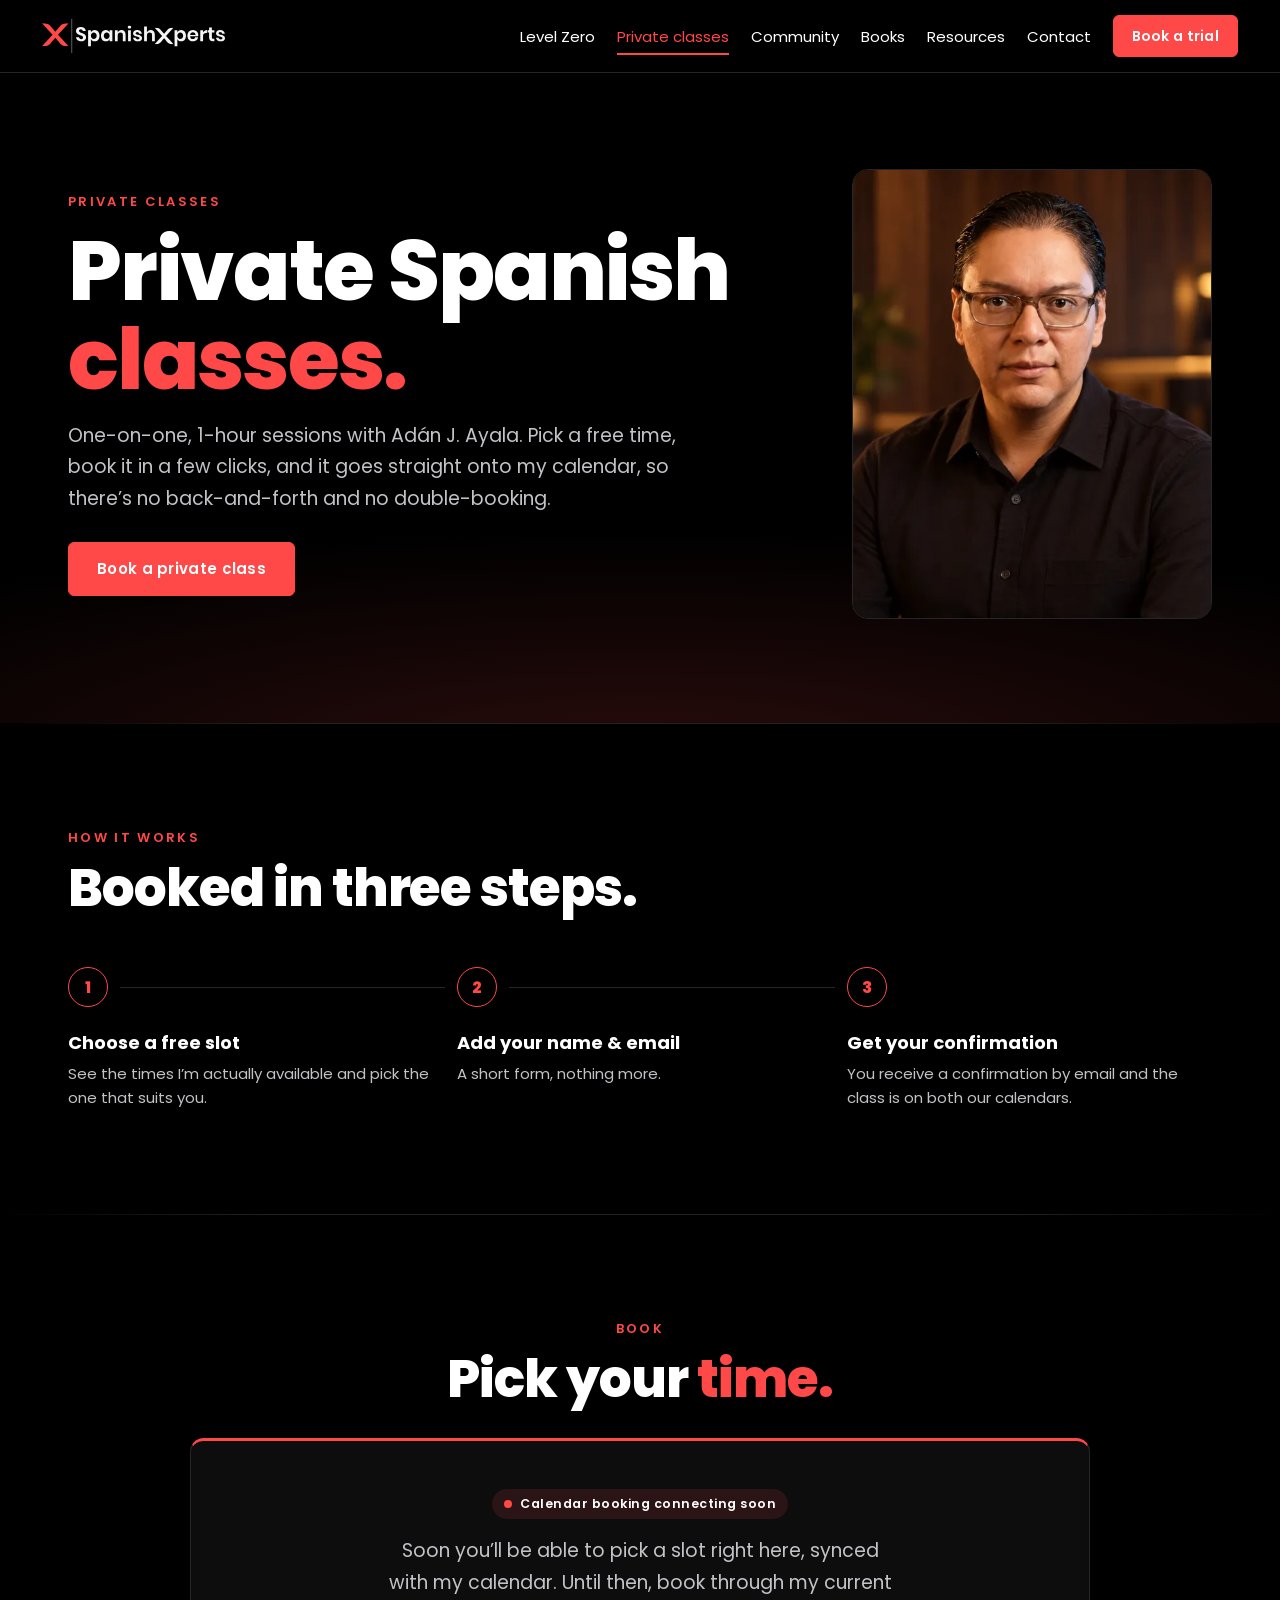
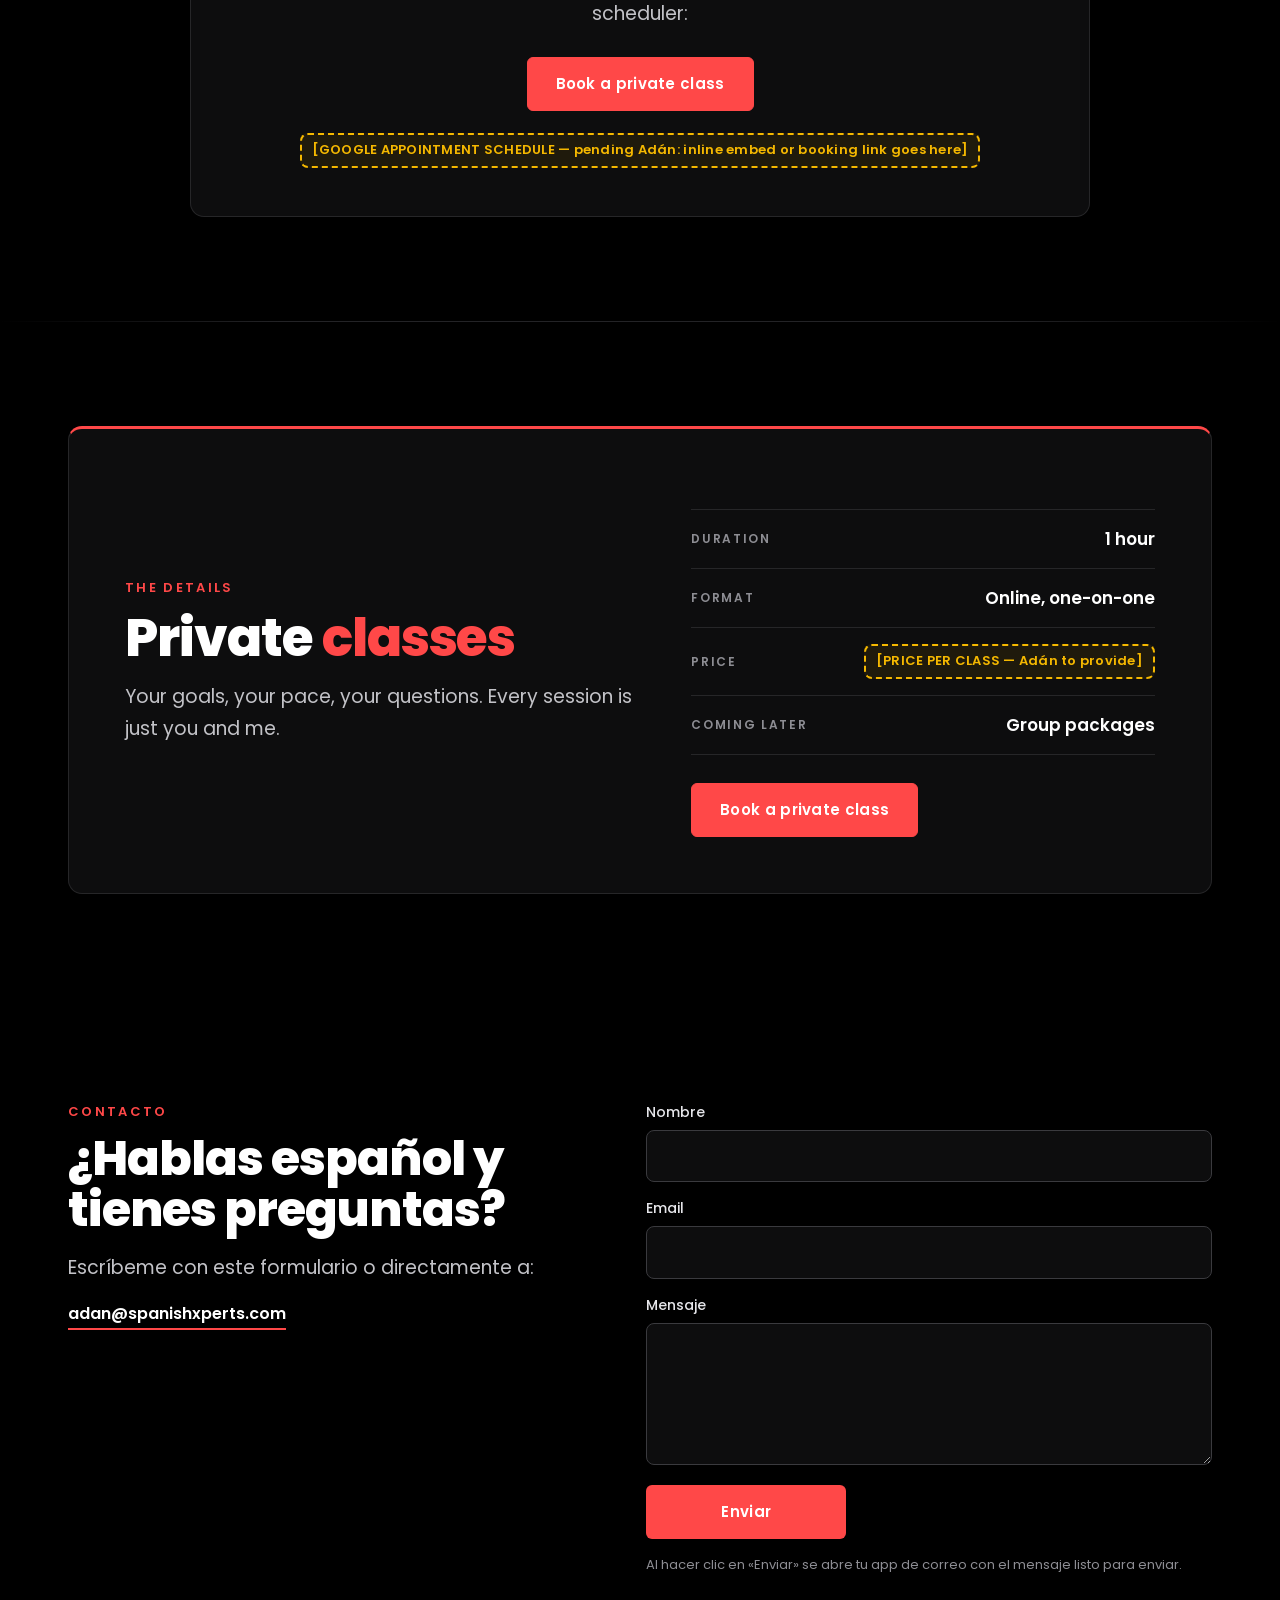
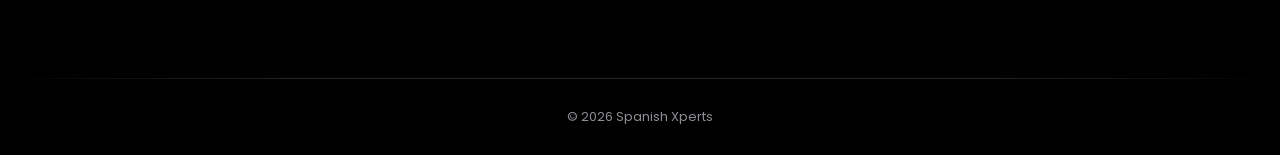
==== book/index.html @ 9e280f57 "Add /book private classes page (Acuity now, Google Appointment embed slot) + Private classes in nav" ====
<!doctype html>
<html lang="en">
<head>
<!-- Every gold dashed box = data Adán still has to provide. -->
<meta charset="utf-8">
<meta name="viewport" content="width=device-width,initial-scale=1">
<title>Private Spanish Classes with Adán J. Ayala | SpanishXperts</title>
<meta name="description" content="One-on-one, 1-hour online Spanish classes with Adán J. Ayala. Pick a free time and book in a few clicks.">
<link rel="canonical" href="https://www.spanishxperts.com/book/">
<meta property="og:title" content="Private Spanish Classes with Adán J. Ayala | SpanishXperts"><meta property="og:description" content="One-on-one, 1-hour online Spanish classes with Adán J. Ayala. Pick a free time and book in a few clicks."><meta property="og:type" content="website"><meta property="og:url" content="https://www.spanishxperts.com/book/">
<meta name="theme-color" content="#000000">
<link rel="icon" href="/assets/logo.svg">
<link rel="preconnect" href="https://fonts.googleapis.com">
<link rel="preconnect" href="https://fonts.gstatic.com" crossorigin>
<link href="https://fonts.googleapis.com/css2?family=Poppins:wght@400;500;600;700;800&display=swap" rel="stylesheet">
<link rel="stylesheet" href="/assets/css/sx-base.css">
<link rel="stylesheet" href="/assets/css/sx-pages.css">
</head>
<body class="sx sx-page-book">
<header class="sxh" id="sx-header">
  <div class="sxh-in">
    <a class="sxh-logo" href="/" aria-label="SpanishXperts home"><img src="/assets/logo.svg" alt="SpanishXperts" width="369" height="69"></a>
    <button class="sxh-burger" type="button" aria-label="Open menu" aria-expanded="false" aria-controls="sxh-nav"><span></span></button>
    <nav class="sxh-nav" id="sxh-nav" aria-label="Main">
      <ul class="sxh-links"><li><a href="/zero/">Level Zero</a></li><li><a href="/book/" aria-current="page">Private classes</a></li><li><a href="/community/">Community</a></li><li><a href="/books/">Books</a></li><li><a href="/resources/">Resources</a></li><li><a href="/#contacto">Contact</a></li></ul>
      <a class="sxh-cta" href="https://spanishxperts.as.me">Book a trial</a>
    </nav>
  </div>
</header>
<main>
<section class="sx-sec sx-phero" id="top">
  <div class="sx-wrap sx-bkhero">
    <div>
      <p class="sx-kicker" data-sx-reveal>Private classes</p>
      <h1 class="sx-h1" data-sx-reveal>Private Spanish <span class="sx-red">classes.</span></h1>
      <p class="sx-p" data-sx-reveal>One-on-one, 1-hour sessions with Adán J. Ayala. Pick a free time, book it in a few clicks, and it goes straight onto my calendar, so there&rsquo;s no back-and-forth and no double-booking.</p>
      <div class="sx-btns" data-sx-reveal><a class="sx-btn" href="#booking">Book a private class</a></div>
    </div>
    <img class="sx-bkhero-img" src="/assets/img/adan-portrait.webp" alt="Adán J. Ayala" width="600" height="695" decoding="async" data-sx-reveal>
  </div>
</section>

<section class="sx-sec" id="how">
  <div class="sx-wrap">
    <div class="sx-head" data-sx-reveal><p class="sx-kicker">How it works</p><h2 class="sx-h2">Booked in three steps.</h2></div>
    <ol class="sx-steps sx-steps3">
      <li class="sx-step" data-sx-reveal><h3>Choose a free slot</h3><p>See the times I&rsquo;m actually available and pick the one that suits you.</p></li>
      <li class="sx-step" data-sx-reveal><h3>Add your name &amp; email</h3><p>A short form, nothing more.</p></li>
      <li class="sx-step" data-sx-reveal><h3>Get your confirmation</h3><p>You receive a confirmation by email and the class is on both our calendars.</p></li>
    </ol>
  </div>
</section>

<section class="sx-sec" id="booking">
  <div class="sx-wrap">
    <div class="sx-head sx-head-c" data-sx-reveal><p class="sx-kicker">Book</p><h2 class="sx-h2">Pick your <span class="sx-red">time.</span></h2></div>
    <div class="sx-booking" id="sx-booking" data-sx-reveal>
      <!-- GOOGLE_APPOINTMENT_EMBED
           When Adán sends the Google Calendar "Website embed > Inline booking page" code:
           1) paste the <iframe ...> here (Google's code works as-is; the CSS below makes it full-width), and
           2) delete the whole <div class="sx-booking-pending"> ... </div> block below.
           If he sends only the booking-page LINK instead, use it as:
           <iframe src="BOOKING_LINK?gv=true" title="Book a private class with Adán J. Ayala" loading="lazy"></iframe>
      -->
      <div class="sx-booking-pending">
        <p class="sx-booking-badge">Calendar booking connecting soon</p>
        <p class="sx-p">Soon you&rsquo;ll be able to pick a slot right here, synced with my calendar. Until then, book through my current scheduler:</p>
        <div class="sx-btns" style="justify-content:center"><a class="sx-btn" href="https://spanishxperts.as.me">Book a private class</a></div>
        <p class="sx-booking-ph"><span class="sx-ph" data-placeholder>[GOOGLE APPOINTMENT SCHEDULE — pending Adán: inline embed or booking link goes here]</span></p>
      </div>
    </div>
  </div>
</section>

<section class="sx-sec sx-lz" id="details">
  <div class="sx-wrap">
    <div class="sx-lz-card" data-sx-reveal>
      <div>
        <p class="sx-kicker">The details</p>
        <h2 class="sx-h2">Private <span class="sx-red">classes</span></h2>
        <p class="sx-p">Your goals, your pace, your questions. Every session is just you and me.</p>
      </div>
      <div>
        <ul class="sx-details">
          <li><span class="k">Duration</span><span class="v">1 hour</span></li>
          <li><span class="k">Format</span><span class="v">Online, one-on-one</span></li>
          <li><span class="k">Price</span><span class="v"><span class="sx-ph" data-placeholder>[PRICE PER CLASS — Adán to provide]</span></span></li>
          <li><span class="k">Coming later</span><span class="v">Group packages</span></li>
        </ul>
        <div class="sx-btns"><a class="sx-btn" href="#booking">Book a private class</a></div>
      </div>
    </div>
  </div>
</section>
</main>
<section class="sx-sec sx-contact" id="contacto" lang="es">
  <div class="sx-wrap sx-ct-grid">
    <div>
      <p class="sx-kicker">Contacto</p>
      <h2 class="sx-h2">&iquest;Hablas espa&ntilde;ol y tienes preguntas?</h2>
      <p class="sx-p">Escr&iacute;beme con este formulario o directamente a:</p>
      <a class="sx-ct-mail" href="mailto:adan@spanishxperts.com" target="_top">adan@spanishxperts.com</a>
    </div>
    <form class="sx-form" id="sx-contact-form" novalidate>
      <div class="sx-field"><label for="sx-nombre">Nombre</label><input id="sx-nombre" name="nombre" type="text" autocomplete="name" required></div>
      <div class="sx-field"><label for="sx-email">Email</label><input id="sx-email" name="email" type="email" autocomplete="email" inputmode="email" required></div>
      <div class="sx-field"><label for="sx-mensaje">Mensaje</label><textarea id="sx-mensaje" name="mensaje" rows="5" required></textarea></div>
      <button class="sx-btn" type="submit">Enviar</button>
      <p class="sx-form-msg" role="status" aria-live="polite"></p>
      <p class="sx-form-note">Al hacer clic en &laquo;Enviar&raquo; se abre tu app de correo con el mensaje listo para enviar.</p>
    </form>
  </div>
</section>
<footer class="sx-foot"><div class="sx-wrap"><p>&copy; 2026 Spanish Xperts</p></div></footer>
<script src="/assets/js/sx-pages.js"></script>
</body>
</html>
---- assets/css/sx-base.css ----
/* Copied verbatim from the homepage <style> blocks (index.html). Do not edit here; edit sx-pages.css. */

:root{--sx-red:#FF4848;--sx-bg:#000;--sx-card:#0d0d0e;--sx-line:#262628;--sx-grey:#c2c2c7;--sx-dim:#8d8d93}
*,*::before,*::after{box-sizing:border-box}
html,body{margin:0;padding:0;background:#000;overflow-x:hidden}
body{color:#fff;font-family:Poppins,system-ui,-apple-system,"Segoe UI",Arial,sans-serif;-webkit-font-smoothing:antialiased;-webkit-text-size-adjust:100%;text-size-adjust:100%}
.sx img{display:block;max-width:100%;height:auto}
.sx-wrap{width:100%;max-width:1120px;margin:0 auto;padding:0 22px}
.sx-sec{position:relative;padding:72px 0}
.sx-sec+.sx-sec{border-top:1px solid #161618}
.sx-red{color:var(--sx-red)}
.sx-kicker{margin:0;font-size:12px;font-weight:600;letter-spacing:.18em;text-transform:uppercase;color:var(--sx-red)}
.sx-h1,.sx-h2{margin:0;font-weight:800;letter-spacing:-.02em;line-height:1.06;text-wrap:balance}
.sx-h2{font-size:clamp(30px,8.6vw,52px);margin-top:12px}
.sx-p{margin:16px 0 0;font-size:16px;line-height:1.65;color:var(--sx-grey);font-weight:400}
.sx-btns{display:flex;flex-direction:column;gap:12px;margin-top:28px}.sx-callwrap{display:flex;flex-direction:column;align-items:stretch;gap:8px}.sx-callwrap .sx-btn{width:100%;box-sizing:border-box}.sx .sx-callnote{margin:0;font-size:12.5px;line-height:1.4;color:#9a9a9a;text-align:center}
.sx-btn{display:inline-flex;align-items:center;justify-content:center;min-height:54px;padding:12px 18px;border:1.5px solid var(--sx-red);border-radius:6px;background:var(--sx-red);color:#fff;font:600 15px/1.2 Poppins,system-ui,sans-serif;letter-spacing:.02em;text-decoration:none;text-align:center;cursor:pointer;transition:background .2s,border-color .2s,color .2s,transform .2s;-webkit-tap-highlight-color:transparent}
.sx-btn:hover{background:#ff2f2f;border-color:#ff2f2f}
.sx-btn:focus-visible{outline:2px solid #fff;outline-offset:3px}
.sx-btn.sx-outline{background:transparent;border-color:rgba(255,255,255,.85)}
.sx-btn.sx-outline:hover{background:#fff;color:#000;border-color:#fff}
@media (min-width:768px){
 .sx-wrap{padding:0 40px}
 .sx-sec{padding:104px 0}
 .sx-kicker{font-size:13px}
 .sx-p{font-size:18px}
 .sx-btns{flex-direction:row;flex-wrap:wrap;gap:14px}.sx-callwrap{position:relative;display:block}.sx-callwrap .sx-btn{width:auto}.sx .sx-callnote{position:absolute;top:100%;left:0;right:0;margin-top:9px;white-space:nowrap;text-align:center}.sx-hero .sx-btns{margin-bottom:34px}
 .sx-btn{min-width:200px;padding:12px 28px}
}

.sx-hero{padding:0 0 64px;overflow:hidden}
.sx-hero-photo{position:relative;width:100%;aspect-ratio:900/1060;overflow:hidden;background:#0b0b0b}
.sx .sx-hero-photo img{width:100%;height:100%;object-fit:cover;object-position:50% 0}
.sx-hero-photo::after{content:"";position:absolute;inset:0;background:linear-gradient(0deg,#000 0%,rgba(0,0,0,.8) 12%,rgba(0,0,0,0) 25%)}
.sx-hero-content{position:relative;z-index:2;margin-top:-118px}
.sx-h1{font-size:clamp(36px,10.4vw,80px)}
.sx-hero .sx-tag{margin:22px 0 0;font-size:13px;font-weight:600;letter-spacing:.14em;text-transform:uppercase;color:#fff;line-height:1.5}
.sx-hero .sx-p{max-width:470px}
.sx-small{margin:16px 0 0;font-size:14px;color:var(--sx-dim);text-align:center}
.sx-laptop{margin:40px 0 0;position:relative}
.sx-laptop img{width:100%;aspect-ratio:16/9;object-fit:cover;border-radius:12px;border:1px solid var(--sx-line)}
.sx-laptop figcaption{position:absolute;left:12px;bottom:12px;padding:6px 12px;border-radius:999px;background:rgba(0,0,0,.72);font-size:12px;font-weight:500;letter-spacing:.04em;color:#fff}
.sx-laptop figcaption::before{content:"";display:inline-block;width:7px;height:7px;border-radius:50%;background:var(--sx-red);margin-right:8px;vertical-align:1px}
@media (min-width:900px){
 .sx-hero{padding:0;min-height:720px;display:flex;align-items:center}
 .sx-hero-photo{position:absolute;top:0;left:46.8%;right:0;bottom:0;width:auto;aspect-ratio:auto}
 .sx .sx-hero-photo img{object-position:15% 0;transform:none}
 .sx-hero-photo::before{display:none}
 .sx-hero-photo::after{background:linear-gradient(90deg,#000 0%,rgba(0,0,0,.75) 7%,rgba(0,0,0,.45) 14%,rgba(0,0,0,.18) 21%,rgba(0,0,0,0) 28%),linear-gradient(0deg,rgba(0,0,0,.8) 0%,rgba(0,0,0,0) 10%)}
 .sx-hero-content{margin-top:0;padding-top:96px;padding-bottom:96px}
 .sx-hero-text{max-width:min(560px,calc(54vw - 90px))}
 .sx-h1{font-size:clamp(48px,5.4vw,76px)}
 .sx-small{text-align:left}
 .sx-laptop{position:absolute;z-index:3;margin:0;right:32px;bottom:36px;width:min(270px,21vw);box-shadow:0 18px 50px rgba(0,0,0,.7)}
 .sx-laptop figcaption{font-size:12px;left:10px;bottom:10px;padding:5px 10px}
}

.sx-about-grid{display:grid;grid-template-columns:104px 1fr;column-gap:18px;row-gap:22px;align-items:center}
.sx .sx-portrait{grid-column:1;grid-row:1;width:104px;height:104px;border-radius:14px;object-fit:cover;object-position:50% 16%;border:1px solid var(--sx-line)}
.sx-about-title{grid-column:2;grid-row:1}
.sx-about-title .sx-h2{margin-top:6px}
.sx-about-body{grid-column:1/-1;grid-row:2}
.sx-about-body .sx-p{margin-top:0}
.sx-stats{display:grid;grid-template-columns:1fr 1fr;margin-top:26px;border-top:1px solid var(--sx-line)}
.sx-stat{padding:18px 0;border-bottom:1px solid var(--sx-line)}
.sx-stat:nth-child(odd){padding-right:14px;border-right:1px solid var(--sx-line)}
.sx-stat:nth-child(even){padding-left:16px}
.sx-stat b{display:block;font-size:26px;font-weight:800;line-height:1.1;letter-spacing:-.01em}
.sx-stat span{display:block;margin-top:6px;font-size:12px;line-height:1.4;color:var(--sx-dim);letter-spacing:.06em;text-transform:uppercase}
@media (min-width:768px){
 .sx-about-grid{grid-template-columns:minmax(240px,340px) 1fr;column-gap:64px;row-gap:18px}
 .sx .sx-portrait{grid-row:1/span 2;width:100%;height:auto;aspect-ratio:4/5;border-radius:16px;align-self:center}
 .sx-about-title{align-self:end}
 .sx-about-body{grid-column:2;align-self:start}
 .sx-stats{grid-template-columns:repeat(4,1fr)}
 .sx-stat,.sx-stat:nth-child(odd),.sx-stat:nth-child(even){padding:20px 16px 18px 0;border-right:0;border-bottom:0}
 .sx-stat+.sx-stat{padding-left:16px;border-left:1px solid var(--sx-line)}
 .sx-stat b{font-size:30px}
}

.sx-lz-card{border:1px solid var(--sx-line);border-top:3px solid var(--sx-red);border-radius:14px;background:var(--sx-card);padding:30px 22px}
.sx-facts{list-style:none;margin:26px 0 0;padding:0;display:grid;gap:0;border-top:1px solid var(--sx-line)}
.sx-facts li{display:flex;align-items:baseline;gap:14px;padding:15px 0;border-bottom:1px solid var(--sx-line)}
.sx-facts b{min-width:88px;font-size:26px;font-weight:800;letter-spacing:-.01em}
.sx-facts span{font-size:15px;color:var(--sx-grey)}
.sx-lz .sx-btn{width:100%}
@media (min-width:768px){
 .sx-lz-card{padding:56px;display:grid;grid-template-columns:1.1fr 1fr;gap:56px;align-items:center}
 .sx-facts{margin-top:0}
 .sx-lz .sx-btn{width:auto}
}

.sx-comm{text-align:center}
.sx-comm .sx-p{max-width:520px;margin-left:auto;margin-right:auto}
.sx-comm .sx-btns{align-items:stretch}
@media (min-width:768px){.sx-comm .sx-btns{justify-content:center}}

.sx-as-grid{display:grid;gap:30px}
.sx-as-box{border:1px solid var(--sx-line);border-radius:14px;background:var(--sx-card);padding:26px 22px}
.sx-as-price{display:flex;align-items:baseline;gap:10px;margin:0}
.sx-as-price b{font-size:44px;font-weight:800;line-height:1;color:var(--sx-red)}
.sx-as-price span{font-size:13px;font-weight:600;letter-spacing:.12em;text-transform:uppercase;color:#fff}
.sx-as-box .sx-p{margin-top:16px;font-size:16px;color:#e4e4e7}
.sx-as-note{display:flex;gap:10px;align-items:flex-start;margin:16px 0 0;font-size:14px;line-height:1.5;color:var(--sx-grey)}
.sx-as-note::before{content:"✓";color:var(--sx-red);font-weight:700}
.sx-as-box .sx-btn{width:100%;margin-top:24px}
.sx .sx-ast{color:var(--sx-red);text-decoration:none;font-weight:700;padding:0 2px}
.sx .sx-as-fn{margin:18px 0 0;font-size:12.5px;line-height:1.5;color:var(--sx-dim)}
.sx .sx-as-fn:target{color:#fff}
@media (min-width:768px){
 .sx-as-grid{grid-template-columns:1fr 1fr;gap:64px;align-items:center}
 .sx-as-box{padding:40px}
}

.sx-test-head{text-align:center}
.sx-vrail{display:flex;gap:14px;margin:36px -22px 0;padding:0 22px 6px;overflow-x:auto;scroll-snap-type:x mandatory;-webkit-overflow-scrolling:touch;scrollbar-width:none}
.sx-vrail::-webkit-scrollbar{display:none}
.sx-vcard{flex:0 0 78%;max-width:340px;scroll-snap-align:center;margin:0}
.sx-vcard video{display:block;width:100%;aspect-ratio:9/16;background:#111;border-radius:14px;border:1px solid var(--sx-line);object-fit:cover}
.sx-vcard figcaption{margin-top:10px;font-size:14px;font-weight:600}
.sx-vcard figcaption span{color:var(--sx-dim);font-weight:400}
.sx-swipe{margin:10px 0 0;text-align:center;font-size:12px;letter-spacing:.12em;text-transform:uppercase;color:var(--sx-dim)}
.sx-hgrid{display:none}
.sx-hcard{margin:0}
.sx-hcard video{display:block;width:100%;aspect-ratio:16/9;background:#111;border-radius:14px;border:1px solid var(--sx-line);object-fit:cover}
.sx-hcard figcaption{margin-top:12px;font-size:15px;font-weight:600}
.sx-hcard figcaption span{color:var(--sx-dim);font-weight:400}
.sx-reviews{margin-top:56px;border-top:1px solid var(--sx-line);padding-top:8px}
@media (min-width:500px){.sx-vrail{justify-content:center}}
@media (min-width:768px){
 .sx-vrail,.sx-swipe{display:none}
 .sx-hgrid{display:grid;grid-template-columns:1fr 1fr;gap:28px;margin-top:48px}
 .sx-reviews{margin-top:72px}
}
/* --- review carousel (from testimonials/carousel/carousel.html, namespaced .sxc-) --- */
.sxc{position:relative;width:100%;background:#000;isolation:isolate;outline:none}
.sxc-track{display:grid}
.sxc-slide{grid-area:1/1;display:flex;flex-direction:column;align-items:center;justify-content:center;padding:28px 8px 70px;text-align:center;opacity:0;visibility:hidden;transform:translateX(12px);transition:opacity .3s ease,transform .3s ease}
.sxc-slide.sxc-active{opacity:1;visibility:visible;transform:translateX(0)}
.sxc-avatar-wrap{position:relative;flex:0 0 auto;width:72px;height:72px;margin:0 0 10px}
.sxc-avatar{display:block;width:72px;height:72px;border-radius:50%;object-fit:cover;background:#1c1c1c;border:2px solid #fff}
.sxc-badge{position:absolute;right:-3px;bottom:-3px;width:25px;height:25px;border:2px solid #000;border-radius:50%;background:#fff;object-fit:cover}
.sxc-stars{color:#FF4848;font-family:Arial,sans-serif;font-size:17px;letter-spacing:2px;line-height:20px;height:20px;margin-bottom:12px}
.sxc-quote{max-width:830px;margin:0;color:#fff;font-family:Georgia,"Times New Roman",serif;font-size:17px;line-height:1.45;font-weight:400;text-wrap:balance}
.sxc-quote::before{content:"\201C";color:#FF4848}
.sxc-quote::after{content:"\201D";color:#FF4848}
.sxc-byline{flex:0 0 auto;margin:14px 0 0;color:#fff;font-size:13px;line-height:18px;font-weight:500;letter-spacing:.15px}
.sxc-byline .sxc-dot{color:#FF4848;padding:0 5px}
.sxc-controls{position:absolute;z-index:3;left:0;right:0;bottom:18px;height:34px;display:flex;justify-content:center;align-items:center;pointer-events:none}
.sxc-arrow{position:absolute;top:0;display:grid;place-items:center;width:34px;height:34px;padding:0 0 3px;border:1px solid rgba(255,72,72,.7);border-radius:50%;color:#fff;background:transparent;font:24px/1 Arial,sans-serif;cursor:pointer;pointer-events:auto;transition:background .2s,border-color .2s}
.sxc-arrow:hover,.sxc-arrow:focus-visible{background:#FF4848;border-color:#FF4848;outline:none}
.sxc-prev{left:0}.sxc-next{right:0}
.sxc-dots{display:flex;align-items:center;gap:6px;pointer-events:auto}
.sxc-dot-btn{width:7px;height:7px;padding:0;border:0;border-radius:50%;background:#666;cursor:pointer}
.sxc-dot-btn.sxc-active{width:9px;height:9px;background:#FF4848}
.sxc-dot-btn:focus-visible{outline:2px solid #fff;outline-offset:3px}
@media (min-width:700px){.sxc-slide{padding:34px 80px 72px}.sxc-quote{font-size:20px;line-height:1.45;max-width:880px}.sxc-byline{font-size:14px}.sxc-dots{gap:8px}.sxc-prev{left:16px}.sxc-next{right:16px}}
@media (prefers-reduced-motion:reduce){.sxc-slide{transition:none}}

.sx-close{text-align:center}
.sx-close .sx-h2{font-size:clamp(34px,10vw,72px);margin-top:0}
.sx-paths{display:grid;gap:14px;margin-top:40px;text-align:left}
.sx-path{display:flex;flex-direction:column;border:1px solid var(--sx-line);border-radius:14px;background:var(--sx-card);padding:24px 22px}
.sx-path.sx-main{border-color:var(--sx-red)}
.sx-path h3{margin:0;font-size:20px;font-weight:700}
.sx-path p{margin:8px 0 20px;font-size:15px;line-height:1.55;color:var(--sx-grey);flex:1}
.sx .sx-path .sx-btn{width:100%;min-width:0;padding:12px 14px}
@media (min-width:768px){.sx-paths{grid-template-columns:repeat(3,1fr);gap:20px;margin-top:56px}.sx-path{padding:30px 26px}}

.sx-ct-grid{display:grid;gap:30px}
.sx-ct-mail{display:inline-block;margin-top:18px;font-size:16px;font-weight:600;color:#fff;text-decoration:none;border-bottom:2px solid var(--sx-red);padding-bottom:2px;word-break:break-all}
.sx-form{display:grid;gap:16px}
.sx-field label{display:block;margin-bottom:7px;font-size:14px;font-weight:500;color:#e6e6ea}
.sx-field input,.sx-field textarea{display:block;width:100%;padding:14px 15px;border:1px solid #3a3a3e;border-radius:8px;background:#0d0d0e;color:#fff;font:400 16px/1.4 Poppins,system-ui,sans-serif;-webkit-appearance:none;appearance:none}
.sx-field textarea{min-height:132px;resize:vertical}
.sx-field input:focus,.sx-field textarea:focus{outline:none;border-color:var(--sx-red);box-shadow:0 0 0 3px rgba(255,72,72,.2)}
.sx-form .sx-btn{width:100%;border:0;margin-top:4px}
.sx-form-note{margin:0;font-size:13px;line-height:1.5;color:var(--sx-dim)}
.sx-form-msg{margin:0;font-size:14px;line-height:1.5;color:#fff;min-height:0}
.sx-form-msg:empty{display:none}
.sx-form-msg a{color:#fff}
@media (min-width:768px){.sx-contact .sx-h2{font-size:clamp(34px,4vw,48px)}.sx-ct-grid{grid-template-columns:1fr 1.1fr;gap:64px;align-items:start}.sx-form .sx-btn{width:auto;justify-self:start}}

.sx-foot{padding:28px 0;border-top:1px solid #1d1d1f;text-align:center;font-size:13px;color:var(--sx-dim)}
.sx-foot p{margin:0}

/* wide screens: no hard edges at the embed borders */
@media (min-width:900px){
 .sx-sec+.sx-sec,.sx-foot{border-top:1px solid transparent;border-image:linear-gradient(90deg,rgba(40,40,44,0) 0%,#232326 22%,#232326 78%,rgba(40,40,44,0) 100%) 1}

}

/* full-width layout on large screens */
@media (min-width:1200px){
 .sx-wrap{max-width:1240px;padding:0 48px}
 .sx-hero{min-height:min(860px,62vw)}
 .sx-hero-photo{left:44%}
 .sx-hero-text{max-width:min(760px,48vw)}
 .sx .sx-hero-photo img{object-position:15% 30%}
 .sx-h1{font-size:clamp(64px,5vw,92px)}
 .sx-p{font-size:19px}
}
@media (min-width:1600px){
 .sx-hero-photo{left:52%}
}
/* Books */
.sx-books-head{text-align:center}
.sx-books-rail{display:flex;gap:16px;margin:36px -22px 0;padding:0 22px 6px;overflow-x:auto;scroll-snap-type:x mandatory;-webkit-overflow-scrolling:touch;scrollbar-width:none;list-style:none}
.sx-books-rail::-webkit-scrollbar{display:none}
.sx-book{flex:0 0 76%;max-width:320px;scroll-snap-align:center;margin:0;display:flex;flex-direction:column}
.sx-book-cover{position:relative;display:block;width:100%;aspect-ratio:800/1066;margin:-6% 0 -4%}
.sx-book-cover img{display:block;width:100%;height:100%;object-fit:contain}
.sx-book-label{display:inline-block;align-self:flex-start;margin-top:16px;padding:5px 10px;border:1px solid var(--sx-line);border-radius:999px;font-size:11px;font-weight:600;letter-spacing:.14em;text-transform:uppercase;color:var(--sx-grey)}
.sx-book-label.sx-soon{border-color:var(--sx-red);color:var(--sx-red)}
.sx .sx-book h3{margin:12px 0 0;font-size:17px;font-weight:700;line-height:1.3;color:#fff;text-wrap:balance}
.sx .sx-book h3 span{color:var(--sx-dim);font-weight:500}
.sx .sx-book p{margin:8px 0 0;font-size:14.5px;line-height:1.55;color:var(--sx-grey)}
.sx-books .sx-swipe{margin-top:14px}
@media (min-width:500px){.sx-books-rail{justify-content:flex-start}}
@media (min-width:768px){.sx-books-rail{margin:44px -40px 0;padding:0 40px 6px}}
@media (min-width:900px){
 .sx-books-rail{display:grid;grid-template-columns:repeat(3,1fr);gap:32px;margin:52px 0 0;padding:0;overflow:visible}
 .sx-book{max-width:none}
 .sx-books .sx-swipe{display:none}
}
.sx-about-body .sx-p+.sx-p{margin-top:14px}
.sx-about-lead{font-size:clamp(22px,5.6vw,30px);font-weight:700;line-height:1.25;color:#fff;margin:0 0 16px;border-left:4px solid #FF4848;padding-left:14px}


html,body{overflow-x:hidden;margin:0}
section[id]{scroll-margin-top:var(--sxh-h,72px)}
.sxh{position:sticky;top:0;z-index:1000;background:#000;border-bottom:1px solid var(--sx-line,#262628);font-family:Poppins,system-ui,sans-serif}
.sxh-in{max-width:1240px;margin:0 auto;padding:0 22px;height:72px;display:flex;align-items:center;justify-content:space-between;gap:16px}
.sxh-logo{display:flex;align-items:center;flex:0 0 auto;min-width:0;text-decoration:none}
.sxh-logo img{display:block;height:34px;width:auto;max-width:100%}
.sxh-nav{display:flex;align-items:center;gap:22px}
.sxh-links{display:flex;align-items:center;gap:22px;list-style:none;margin:0;padding:0}
.sxh-links a{color:#fff;text-decoration:none;font-size:15px;font-weight:400;white-space:nowrap;padding:6px 0;border-bottom:2px solid transparent;transition:color .2s,border-color .2s}
.sxh-links a:hover,.sxh-links a:focus-visible{color:var(--sx-red);border-bottom-color:var(--sx-red)}
.sxh-cta{display:inline-flex;align-items:center;justify-content:center;white-space:nowrap;min-height:42px;padding:10px 18px;background:var(--sx-red);border:1.5px solid var(--sx-red);border-radius:6px;color:#fff;font:600 14px/1.2 Poppins,system-ui,sans-serif;letter-spacing:.02em;text-decoration:none;transition:background .2s,color .2s}
.sxh-cta:hover,.sxh-cta:focus-visible{background:transparent;color:var(--sx-red)}
.sxh-burger{display:none;flex:0 0 auto;width:44px;height:44px;padding:0;margin:0 -8px 0 0;background:transparent;border:0;cursor:pointer;align-items:center;justify-content:center;-webkit-tap-highlight-color:transparent}
.sxh-burger span,.sxh-burger span::before,.sxh-burger span::after{display:block;width:24px;height:2px;background:#fff;border-radius:2px;position:relative;transition:transform .25s,background .25s}
.sxh-burger span::before,.sxh-burger span::after{content:"";position:absolute;left:0}
.sxh-burger span::before{top:-7px}.sxh-burger span::after{top:7px}
.sxh.is-open .sxh-burger span{background:transparent}
.sxh.is-open .sxh-burger span::before{transform:translateY(7px) rotate(45deg)}
.sxh.is-open .sxh-burger span::after{transform:translateY(-7px) rotate(-45deg)}
@media (min-width:900px) and (max-width:1099px){
 .sxh-logo img{height:30px}
 .sxh-nav,.sxh-links{gap:16px}
 .sxh-links a{font-size:14px}
 .sxh-cta{padding:9px 14px;font-size:13px}
}
@media (max-width:899px){
 .sxh-in{height:64px}
 .sxh-logo img{height:30px}
 .sxh-burger{display:inline-flex}
 .sxh-nav{display:none;position:absolute;left:0;right:0;top:100%;flex-direction:column;align-items:stretch;gap:0;background:#000;border-bottom:1px solid var(--sx-line,#262628);padding:8px 22px 22px;max-height:calc(100vh - 64px);overflow-y:auto}
 .sxh.is-open .sxh-nav{display:flex}
 .sxh-links{flex-direction:column;align-items:stretch;gap:0}
 .sxh-links li{border-bottom:1px solid var(--sx-line,#262628)}
 .sxh-links a{display:block;padding:14px 0;font-size:16px;border-bottom:0}
 .sxh-cta{margin-top:18px;min-height:50px;font-size:15px}
}
@media (max-width:380px){.sxh-logo img{height:26px}}


/* ===== Subtle motion (added Oct 3 2026). Everything is visible unless JS adds .sx-anim to <html>. ===== */
.sx-anim [data-sx-reveal]{opacity:0;transform:translate3d(0,20px,0);transition:opacity .65s cubic-bezier(.22,.61,.36,1),transform .65s cubic-bezier(.22,.61,.36,1);transition-delay:var(--sx-d,0ms)}
.sx-anim [data-sx-reveal="fade"]{transform:none}
.sx-anim [data-sx-reveal].is-in{opacity:1;transform:none}
.sx .sx-hero-photo img{will-change:transform}
/* buttons & links */
.sx .sx-btn{transition:background-color .2s ease,border-color .2s ease,color .2s ease,transform .2s ease,box-shadow .2s ease}
.sxh-cta{transition:background-color .2s ease,color .2s ease,transform .2s ease,box-shadow .2s ease}
.sx-ct-mail{transition:color .2s ease,border-color .2s ease}
.sxc-arrow{transition:background-color .2s ease,border-color .2s ease,transform .2s ease}
.sx a:focus-visible,.sx button:focus-visible,.sxc:focus-visible{outline:2px solid var(--sx-red);outline-offset:3px;border-radius:4px}
.sx .sx-btn:focus-visible{outline:2px solid #fff;outline-offset:3px;box-shadow:0 0 0 5px rgba(255,72,72,.35)}
/* books: very slow float (only after reveal) */
@keyframes sx-float{from{transform:translate3d(0,0,0)}to{transform:translate3d(0,-6px,0)}}
.sx-book-cover img{transition:transform .6s cubic-bezier(.22,.61,.36,1),filter .6s ease}
.sx-anim .sx-book.is-in .sx-book-cover{animation:sx-float 7s ease-in-out infinite alternate;animation-delay:var(--sx-fd,0s)}
@media (hover:hover) and (pointer:fine){
 .sx .sx-btn:hover{transform:translateY(-2px);box-shadow:0 10px 24px rgba(255,72,72,.28)}
 .sx .sx-btn.sx-outline:hover{box-shadow:0 10px 24px rgba(255,255,255,.12)}
 .sx .sx-btn:active{transform:translateY(0);box-shadow:none}
 .sxh-cta:hover{transform:translateY(-1px)}
 .sx-ct-mail:hover{color:var(--sx-red)}
 .sxc-arrow:hover{background:rgba(255,72,72,.16);border-color:var(--sx-red)}
 .sx-book:hover .sx-book-cover img{transform:perspective(1200px) translate3d(0,-10px,0) rotateY(-4deg) rotateZ(-.6deg);filter:drop-shadow(0 18px 26px rgba(255,72,72,.10))}
}
@media (prefers-reduced-motion:reduce){
 .sx-anim [data-sx-reveal]{opacity:1!important;transform:none!important;transition:none!important}
 .sx-book-cover,.sx-anim .sx-book.is-in .sx-book-cover{animation:none!important}
 .sx-book-cover img,.sx .sx-btn,.sxh-cta,.sxc-arrow{transition:none!important}
 .sx-book:hover .sx-book-cover img,.sx .sx-btn:hover,.sxh-cta:hover{transform:none!important}
 .sx .sx-hero-photo img,.sx .sx-portrait{transform:none!important}
}


/* Oct 3 2026: testimonial videos = carousel on phone (.sx-vrail) and desktop (.sx-hgrid); replaces sx-stackfix */
#testimonials .sx-vrail{justify-content:flex-start;scroll-padding-inline:22px;overscroll-behavior-x:contain}
#testimonials .sx-vcard{scroll-snap-align:start;scroll-snap-stop:always}
#testimonials .sx-swipe{display:none}
#testimonials .sx-vc-nav.sx-bk-nav{display:flex}
#testimonials .sx-vc-nav[hidden]{display:none!important}
#testimonials .sx-vc-nav .sx-bk-dots{flex-wrap:wrap;justify-content:center;max-width:calc(100vw - 160px)}
#testimonials .sx-vc-nav .sx-bk-dots{gap:2px}
#testimonials .sx-vc-nav .sx-bk-dot{width:16px}
@media (max-width:767px){#testimonials .sx-vc-nav-d{display:none!important}}
@media (min-width:768px){
 #testimonials .sx-vc-nav-m{display:none!important}
 #testimonials .sx-hgrid{display:flex;gap:24px;overflow-x:auto;scroll-snap-type:x mandatory;-webkit-overflow-scrolling:touch;scrollbar-width:none;overscroll-behavior-x:contain;padding-bottom:6px}
 #testimonials .sx-hgrid::-webkit-scrollbar{display:none}
 #testimonials .sx-hcard{flex:0 0 86%;min-width:0;scroll-snap-align:start;scroll-snap-stop:always}
}
@media (min-width:1024px){#testimonials .sx-hcard{flex-basis:68%}}


/* Oct 3 2026: Books rail = visible carousel (arrows, dots, swipe hint) while it scrolls */
.sx-bk-nav{display:none;flex-direction:column;align-items:center;gap:12px;margin-top:18px}
.sx-bk-nav[hidden]{display:none!important}
.sx-bk-ctrl{display:flex;align-items:center;justify-content:center;gap:18px}
.sx-bk-arrow{display:grid;place-items:center;width:40px;height:40px;padding:0 0 3px;border:1px solid rgba(255,72,72,.7);border-radius:50%;color:#fff;background:#000;font:26px/1 Arial,sans-serif;cursor:pointer;-webkit-tap-highlight-color:transparent;transition:background-color .2s ease,border-color .2s ease,opacity .2s ease}
.sx-bk-arrow:hover,.sx-bk-arrow:focus-visible{background:#FF4848;border-color:#FF4848;outline:none}
.sx-bk-arrow:focus-visible{box-shadow:0 0 0 3px #000,0 0 0 5px #fff}
.sx-bk-arrow:disabled{opacity:.3;cursor:default;background:#000;border-color:rgba(255,72,72,.7)}
.sx-bk-dots{display:flex;align-items:center;gap:4px}
.sx-bk-dot{display:grid;place-items:center;width:24px;height:24px;padding:0;border:0;background:transparent;cursor:pointer;-webkit-tap-highlight-color:transparent}
.sx-bk-dot::before{content:"";display:block;width:8px;height:8px;border-radius:50%;background:#666;transition:background-color .2s ease,transform .2s ease}
.sx-bk-dot.is-active::before{background:#FF4848;transform:scale(1.25)}
.sx-bk-dot:focus-visible{outline:2px solid #fff;outline-offset:0;border-radius:50%}
.sx-bk-hint{display:flex;align-items:center;gap:8px;margin:0;font-size:12px;letter-spacing:.12em;text-transform:uppercase;color:var(--sx-dim)}
.sx-bk-hint svg{width:26px;height:16px;flex:0 0 auto;color:#FF4848}
.sx-bk-hint .sx-bk-tip{animation:sx-bk-swipe 2.4s ease-in-out infinite}
@keyframes sx-bk-swipe{0%,100%{transform:translateX(-5px)}50%{transform:translateX(5px)}}
@media (max-width:899px){.sx-bk-nav{display:flex}.sx-books .sx-swipe{display:none}}
@media (prefers-reduced-motion:reduce){.sx-bk-hint .sx-bk-tip{animation:none}.sx-bk-arrow,.sx-bk-dot::before{transition:none}}


/* Oct 3 2026: one item per view (no peek) + prev/next arrows on the media sides, both carousels */
#books>.sx-wrap,#testimonials>.sx-wrap{position:relative}
.sx-bk-nav .sx-bk-arrow{position:absolute;z-index:4;top:var(--sx-ay,50%);transform:translateY(-50%);background:rgba(0,0,0,.55)}
.sx-bk-nav .sx-bk-prev{left:var(--sx-al,0px)}
.sx-bk-nav .sx-bk-next{left:var(--sx-ar,auto)}
.sx-bk-nav .sx-bk-arrow:hover,.sx-bk-nav .sx-bk-arrow:focus-visible{background:#FF4848}
.sx-bk-nav .sx-bk-arrow:disabled{background:rgba(0,0,0,.55)}
/* books, while the rail scrolls */
@media (max-width:899px){
 .sx-books-rail{gap:0;margin-left:0;margin-right:0;padding:0 0 6px;scroll-padding:0}
 .sx-book{flex:0 0 100%;max-width:none;scroll-snap-align:center;scroll-snap-stop:always;padding-inline:max(0px,calc((100% - 340px)/2))}
}
/* videos: phone rail */
#testimonials .sx-vrail{gap:0;margin-left:0;margin-right:0;padding:0 0 6px;scroll-padding:0}
#testimonials .sx-vcard{flex:0 0 100%;max-width:none;scroll-snap-align:center;padding-inline:max(0px,calc((100% - 340px)/2))}
/* videos: desktop rail */
@media (min-width:768px){
 #testimonials .sx-hgrid{gap:0}
 #testimonials .sx-hcard,#testimonials .sx-hcard:first-child{flex:0 0 100%;scroll-snap-align:center;padding-inline:max(0px,calc((100% - 860px)/2))}
}
---- assets/css/sx-pages.css ----
/* SpanishXperts inner pages (/zero, /community, /books, /resources). Builds on sx-base.css (homepage styles). Mobile-first. */
:root{--sx-gold:#F5B800}
.sx-gold{color:var(--sx-gold)}
.sxh-links a[aria-current="page"]{color:var(--sx-red);border-bottom-color:var(--sx-red)}

/* ---- PLACEHOLDERS: dashed gold boxes, intentionally loud ---- */
.sx-ph{display:inline-block;max-width:100%;border:2px dashed var(--sx-gold);border-radius:8px;padding:6px 10px;background:rgba(245,184,0,.08);color:var(--sx-gold);font:600 13px/1.45 Poppins,system-ui,sans-serif;letter-spacing:.02em;text-transform:none;overflow-wrap:anywhere;vertical-align:middle}
.sx-ph-block{display:block;padding:14px 16px;font-size:14px}
.sx-ph-tag{display:block;margin-top:8px;text-align:center}
a[data-ph]{outline:2px dashed var(--sx-gold);outline-offset:4px}
.sx-phwrap{display:flex;flex-direction:column;align-items:stretch;gap:6px}
@media (min-width:768px){.sx-phwrap{display:inline-flex;align-items:center}}

/* ---- compact page hero (no photo) ---- */
.sx-phero{padding:52px 0 60px;overflow:hidden;position:relative}
.sx-phero::before{content:"";position:absolute;inset:auto -30% -40% -30%;height:70%;background:radial-gradient(closest-side,rgba(255,72,72,.16),rgba(255,72,72,0));pointer-events:none}
.sx-phero .sx-wrap{position:relative}
.sx-phero .sx-h1{font-size:clamp(38px,11vw,84px);margin-top:14px}
.sx-phero .sx-p{max-width:620px}
@media (min-width:768px){.sx-phero{padding:96px 0 104px}.sx-phero-center{text-align:center}.sx-phero-center .sx-p{margin-left:auto;margin-right:auto}.sx-phero-center .sx-btns{justify-content:center}}

/* ---- generic section bits ---- */
.sx-head{max-width:760px}
.sx-head-c{text-align:center;margin-left:auto;margin-right:auto}
.sx-sec .sx-btns .sx-btn{width:100%}
@media (min-width:768px){.sx-sec .sx-btns .sx-btn{width:auto}}
.sx-cards{display:grid;gap:14px;margin-top:32px;list-style:none;padding:0}
.sx-card{border:1px solid var(--sx-line);border-radius:14px;background:var(--sx-card);padding:22px 20px}
.sx-card h3{margin:0;font-size:18px;font-weight:700;line-height:1.3}
.sx-card p{margin:8px 0 0;font-size:15px;line-height:1.6;color:var(--sx-grey)}
.sx-card .sx-ico{display:grid;place-items:center;width:40px;height:40px;margin-bottom:14px;border-radius:10px;background:rgba(255,72,72,.12);color:var(--sx-red);font-weight:800;font-size:18px}
@media (min-width:768px){.sx-cards{grid-template-columns:repeat(2,1fr);gap:20px;margin-top:48px}.sx-card{padding:28px 26px}}
@media (min-width:1100px){.sx-cards.sx-c3{grid-template-columns:repeat(3,1fr)}.sx-cards.sx-c4{grid-template-columns:repeat(4,1fr)}}

/* steps */
.sx-steps{list-style:none;margin:32px 0 0;padding:0;display:grid;gap:0;counter-reset:st}
.sx-step{position:relative;padding:0 0 28px 58px;counter-increment:st}
.sx-step::before{content:counter(st);position:absolute;left:0;top:0;width:40px;height:40px;border-radius:50%;border:1.5px solid var(--sx-red);display:grid;place-items:center;font-weight:800;color:var(--sx-red)}
.sx-step::after{content:"";position:absolute;left:20px;top:46px;bottom:6px;width:1px;background:var(--sx-line)}
.sx-step:last-child::after{display:none}
.sx-step h3{margin:6px 0 0;font-size:18px;font-weight:700}
.sx-step p{margin:6px 0 0;font-size:15px;line-height:1.6;color:var(--sx-grey)}
.sx-quote-band{margin:8px 0 0;padding:18px 18px;border-left:4px solid var(--sx-red);background:var(--sx-card);border-radius:0 12px 12px 0;font-size:17px;font-weight:600;line-height:1.45}
.sx-quote-band small{display:block;margin-top:6px;font-size:12.5px;font-weight:500;color:var(--sx-dim);letter-spacing:.04em}
@media (min-width:900px){.sx-steps{grid-template-columns:repeat(4,1fr);gap:24px;margin-top:52px}.sx-step{padding:56px 0 0}.sx-step::after{left:52px;right:-12px;top:20px;bottom:auto;width:auto;height:1px}.sx-step:last-child::after{display:none}}

/* learn list */
.sx-learn{list-style:none;margin:28px 0 0;padding:0;border-top:1px solid var(--sx-line)}
.sx-learn li{display:flex;gap:14px;padding:16px 0;border-bottom:1px solid var(--sx-line);font-size:15.5px;line-height:1.55;color:var(--sx-grey)}
.sx-learn li::before{content:"";flex:0 0 8px;height:8px;margin-top:8px;border-radius:50%;background:var(--sx-red)}
.sx-learn b{color:#fff;font-weight:600}
@media (min-width:900px){.sx-learn{display:grid;grid-template-columns:1fr 1fr;column-gap:48px}}

/* details table */
.sx-details{list-style:none;margin:24px 0 0;padding:0;border-top:1px solid var(--sx-line)}
.sx-details li{display:flex;flex-direction:column;gap:6px;padding:16px 0;border-bottom:1px solid var(--sx-line)}
.sx-details .k{font-size:12px;font-weight:600;letter-spacing:.14em;text-transform:uppercase;color:var(--sx-dim)}
.sx-details .v{font-size:17px;font-weight:600;color:#fff}
@media (min-width:600px){.sx-details li{flex-direction:row;align-items:center;justify-content:space-between;gap:20px}.sx-details .v{text-align:right}}

/* stats strip (verified only) */
.sx-vstats{display:grid;grid-template-columns:1fr 1fr;gap:0;margin:28px auto 0;max-width:560px;border:1px solid var(--sx-line);border-radius:14px;overflow:hidden}
.sx-vstats div{padding:16px 14px;text-align:center}
.sx-vstats div+div{border-left:1px solid var(--sx-line)}
.sx-vstats b{display:block;font-size:28px;font-weight:800;line-height:1.1}
.sx-vstats span{display:block;margin-top:6px;font-size:11.5px;line-height:1.4;color:var(--sx-dim);letter-spacing:.06em;text-transform:uppercase}

/* FAQ */
.sx-faq{margin-top:28px;border-top:1px solid var(--sx-line)}
.sx-faq details{border-bottom:1px solid var(--sx-line)}
.sx-faq summary{list-style:none;cursor:pointer;display:flex;justify-content:space-between;align-items:center;gap:16px;padding:18px 0;font-size:16.5px;font-weight:600;line-height:1.4;-webkit-tap-highlight-color:transparent}
.sx-faq summary::-webkit-details-marker{display:none}
.sx-faq summary::after{content:"+";flex:0 0 auto;width:30px;height:30px;border-radius:50%;border:1px solid rgba(255,72,72,.7);display:grid;place-items:center;color:var(--sx-red);font-size:20px;font-weight:400;transition:transform .2s}
.sx-faq details[open] summary::after{transform:rotate(45deg)}
.sx-faq .a{padding:0 0 20px;font-size:15.5px;line-height:1.65;color:var(--sx-grey)}
.sx-faq .a p{margin:0}.sx-faq .a p+p{margin-top:10px}
@media (min-width:900px){.sx-faq{max-width:820px;margin-left:auto;margin-right:auto}}

/* mini bio */
.sx-mini{display:grid;grid-template-columns:84px 1fr;gap:16px;align-items:center;margin-top:8px}
.sx .sx-mini img{width:84px;height:84px;border-radius:14px;object-fit:cover;object-position:50% 16%;border:1px solid var(--sx-line)}
.sx-mini-body{grid-column:1/-1}
@media (min-width:768px){.sx-mini{grid-template-columns:220px 1fr;gap:48px}.sx .sx-mini img{width:220px;height:auto;aspect-ratio:4/5;grid-row:1/span 2}.sx-mini-body{grid-column:2}}

/* books page */
.sx-bk{display:grid;gap:26px;align-items:center}
.sx-bk + .sx-bk{margin-top:64px;padding-top:56px;border-top:1px solid var(--sx-line)}
.sx-bk-img{position:relative;max-width:300px;width:78%;margin:0 auto}
.sx .sx-bk-img img{width:100%;height:auto;border-radius:6px;box-shadow:0 24px 60px rgba(0,0,0,.8),0 0 0 1px #2a2a2c,0 30px 80px rgba(255,72,72,.12)}
.sx-bk h2{font-size:clamp(28px,8vw,44px)}
.sx-bk h2 span{display:block;font-size:.55em;color:var(--sx-gold);font-weight:700;margin-top:8px;letter-spacing:0}
.sx-inside{list-style:none;margin:20px 0 0;padding:0}
.sx-inside li{position:relative;padding:8px 0 8px 22px;font-size:15px;line-height:1.55;color:var(--sx-grey)}
.sx-inside li::before{content:"";position:absolute;left:0;top:16px;width:10px;height:2px;background:var(--sx-red)}
.sx-buy{display:grid;gap:14px;margin-top:26px}
.sx-buy .sx-btn{width:100%}
.sx-meta{display:flex;flex-wrap:wrap;gap:8px;margin-top:18px}
@media (min-width:900px){.sx-bk{grid-template-columns:minmax(260px,380px) 1fr;gap:72px}.sx-bk-img{width:100%;max-width:none}.sx-bk.sx-flip{grid-template-columns:1fr minmax(260px,380px)}.sx-bk.sx-flip .sx-bk-img{order:2}.sx-buy{grid-template-columns:repeat(2,minmax(0,260px))}}

/* video slot */
.sx-vslot{position:relative;margin-top:28px;aspect-ratio:16/9;border-radius:14px;border:2px dashed var(--sx-gold);background:radial-gradient(120% 90% at 50% 40%,#1a1a1c 0%,#060606 70%);display:flex;flex-direction:column;align-items:center;justify-content:center;gap:12px;text-align:center;padding:16px;overflow:hidden}
.sx-vslot .play{width:64px;height:46px;border-radius:12px;background:var(--sx-red);display:grid;place-items:center;box-shadow:0 10px 30px rgba(255,72,72,.35)}
.sx-vslot .play::before{content:"";border-style:solid;border-width:10px 0 10px 17px;border-color:transparent transparent transparent #fff;margin-left:4px}
.sx-vslot strong{font-size:clamp(18px,5vw,26px);font-weight:800}
.sx-vslot .sx-ph{font-size:12px}
.sx-disc{margin-top:22px;padding:18px 18px;border:1px solid var(--sx-line);border-left:4px solid var(--sx-gold);border-radius:0 12px 12px 0;background:var(--sx-card);font-size:14.5px;line-height:1.6;color:var(--sx-grey)}
.sx-disc b{color:#fff}
.sx-need{list-style:none;margin:18px 0 0;padding:0;display:grid;gap:10px}
.sx-need li{display:flex;gap:12px;font-size:15.5px;line-height:1.5;color:var(--sx-grey)}
.sx-need li::before{content:"✓";color:var(--sx-red);font-weight:700}
@media (min-width:900px){.sx-rgrid{display:grid;grid-template-columns:1fr 1.25fr;gap:64px;align-items:center}.sx-vslot{margin-top:0}}
.sx-links2{display:grid;gap:14px;margin-top:32px}
@media (min-width:768px){.sx-links2{grid-template-columns:1fr 1fr;gap:20px;margin-top:48px}}
.sx-lcard{display:flex;flex-direction:column;border:1px solid var(--sx-line);border-radius:14px;background:var(--sx-card);padding:24px 22px}
.sx-lcard h3{margin:0;font-size:20px;font-weight:700}
.sx-lcard p{margin:8px 0 20px;font-size:15px;line-height:1.55;color:var(--sx-grey);flex:1}
.sx .sx-lcard .sx-btn{width:100%}
@media (min-width:768px){.sx-lcard{padding:30px 28px}.sx .sx-lcard .sx-btn{width:auto;align-self:flex-start}}

/* big zero accent */
.sx-zero-mark{font-weight:800;color:transparent;-webkit-text-stroke:1.5px rgba(255,72,72,.5);font-size:clamp(120px,40vw,260px);line-height:.8;letter-spacing:-.04em;user-select:none}
.sx-ph-mini{margin-left:auto;padding:2px 7px;font-size:10.5px;border-width:1.5px;white-space:nowrap;flex:0 0 auto}
.sx-faq summary .sx-ph-mini+*{margin-left:0}
.sx-page-zero .sx-hero .sx-kicker{text-shadow:0 1px 3px #000,0 0 14px rgba(0,0,0,.95)}
.sx-card .sx-ico svg{display:block}

/* ---- /books: series shelves (Oct 5 2026) ---- */
.sx-chips{display:flex;flex-wrap:wrap;justify-content:center;gap:8px;margin-top:26px}
.sx-chips a{padding:8px 14px;border:1px solid var(--sx-line);border-radius:999px;color:#fff;text-decoration:none;font-size:13px;font-weight:500;letter-spacing:.02em;transition:border-color .2s,color .2s}
.sx-chips a:hover,.sx-chips a:focus-visible{border-color:var(--sx-red);color:var(--sx-red)}
@media (max-width:767px){.sx-phero .sx-chips{justify-content:flex-start}}
.sx-path3{display:flex;justify-content:center;align-items:center;flex-wrap:wrap;gap:6px 0;list-style:none;margin:22px 0 0;padding:0}
.sx-path3 li{font-size:11.5px;font-weight:700;letter-spacing:.14em;text-transform:uppercase;color:#fff;padding:6px 10px;border:1px solid var(--sx-line);border-radius:999px}
.sx-path3 li{position:relative}
.sx-path3 li+li{margin-left:26px}
.sx-path3 li+li::before{content:"\2192";position:absolute;left:-20px;top:50%;transform:translateY(-50%);color:var(--sx-gold);font-weight:400;letter-spacing:0}
.sx-shelf{list-style:none;margin:36px 0 0;padding:0;display:grid;gap:18px}
.sx-sbook{position:relative;display:flex;flex-direction:column;align-items:center;text-align:center;border:1px solid var(--sx-line);border-radius:16px;background:radial-gradient(90% 60% at 50% 30%,#151517 0%,var(--sx-card) 70%);padding:22px 20px 26px}
.sx-stage{display:flex;align-items:center;gap:10px;margin:0;font-size:12px;font-weight:700;letter-spacing:.14em;text-transform:uppercase;color:#fff}
.sx-stage span{padding:4px 9px;border-radius:999px;background:var(--sx-red);color:#fff;font-size:11px;letter-spacing:.1em}
.sx-stage.sx-stage-gold span{background:var(--sx-gold);color:#000}
.sx-sbook-img{width:78%;max-width:300px;margin:14px auto 0}
.sx .sx-sbook-img img{width:100%;height:auto;filter:drop-shadow(0 18px 30px rgba(0,0,0,.7))}
.sx-sbook .sx-book-label{align-self:center;margin-top:14px}
.sx .sx-sbook h3{margin:12px 0 0;font-size:21px;font-weight:800;line-height:1.2;letter-spacing:-.01em;text-wrap:balance}
.sx .sx-sub{margin:8px 0 0;font-size:13px;font-weight:700;letter-spacing:.08em;text-transform:uppercase;color:var(--sx-gold)}
.sx .sx-tagline{margin:8px 0 0;font-size:15px;line-height:1.5;color:var(--sx-grey);max-width:320px;text-wrap:balance}
@media (min-width:768px){.sx-shelf{margin-top:48px;gap:24px}.sx-shelf2{grid-template-columns:repeat(2,minmax(0,380px));justify-content:center}}
@media (min-width:1000px){.sx-shelf3{grid-template-columns:repeat(3,1fr)}
 .sx-shelf3 .sx-sbook:not(:last-child)::after{content:"\2192";position:absolute;right:-19px;top:46%;z-index:2;width:28px;height:28px;border-radius:50%;background:#000;border:1px solid var(--sx-line);color:var(--sx-gold);display:grid;place-items:center;font-size:14px}}
@media (min-width:768px) and (max-width:999px){.sx-shelf3{grid-template-columns:repeat(2,1fr)}.sx-shelf3 .sx-sbook:last-child{grid-column:1/-1;max-width:calc(50% - 12px);justify-self:center;width:100%}}
@media (max-width:479px){.sx-path3 li{font-size:10px;letter-spacing:.06em;padding:5px 8px}.sx-path3 li+li{margin-left:20px}.sx-path3 li+li::before{left:-15px}}
#conversacion .sx-sub{text-transform:none;letter-spacing:.02em;font-size:14px}
/* Oct 5 2026: all covers are unified 3/4 mockups (800x1066, transparent, own shadow) */
.sx-bk-img{max-width:400px;width:100%}
.sx .sx-bk-img img{border-radius:0;box-shadow:none}
.sx-sbook-img{width:100%;max-width:360px;margin:6px auto -10px}
.sx .sx-sbook-img img{filter:none}
@media (min-width:900px){.sx-bk-img{max-width:none}}

/* ---- /book: private classes (Oct 5 2026) ---- */
.sx-bkhero{display:grid;gap:28px;align-items:center}
.sx .sx-bkhero-img{width:120px;height:120px;border-radius:16px;object-fit:cover;object-position:50% 16%;border:1px solid var(--sx-line);order:-1}
@media (min-width:900px){.sx-bkhero{grid-template-columns:1fr minmax(260px,360px);gap:64px}.sx .sx-bkhero-img{order:0;width:100%;height:auto;aspect-ratio:4/5}}
@media (min-width:900px){.sx-steps.sx-steps3{grid-template-columns:repeat(3,1fr)}}
.sx-booking{margin:32px auto 0;max-width:900px;border:1px solid var(--sx-line);border-top:3px solid var(--sx-red);border-radius:14px;background:var(--sx-card);overflow:hidden}
.sx-booking iframe{display:block;width:100%;min-height:760px;border:0;background:#fff}
.sx-booking-pending{padding:32px 22px;text-align:center}
.sx-booking-pending .sx-p{max-width:520px;margin-left:auto;margin-right:auto}
.sx-booking-badge{display:inline-flex;align-items:center;gap:8px;margin:0;padding:6px 12px;border-radius:999px;background:rgba(255,72,72,.12);color:#fff;font-size:12.5px;font-weight:600;letter-spacing:.04em}
.sx-booking-badge::before{content:"";width:8px;height:8px;border-radius:50%;background:var(--sx-red);animation:sx-pulse 1.6s ease-in-out infinite}
@keyframes sx-pulse{0%,100%{opacity:1}50%{opacity:.3}}
.sx-booking-ph{margin:22px 0 0}
@media (min-width:768px){.sx-booking-pending{padding:48px 40px}}
@media (prefers-reduced-motion:reduce){.sx-booking-badge::before{animation:none}}
/* nav with 6 links: tighten on small desktops */
@media (min-width:900px) and (max-width:1099px){.sxh-nav,.sxh-links{gap:13px}.sxh-links a{font-size:13.5px}.sxh-logo img{height:28px}}
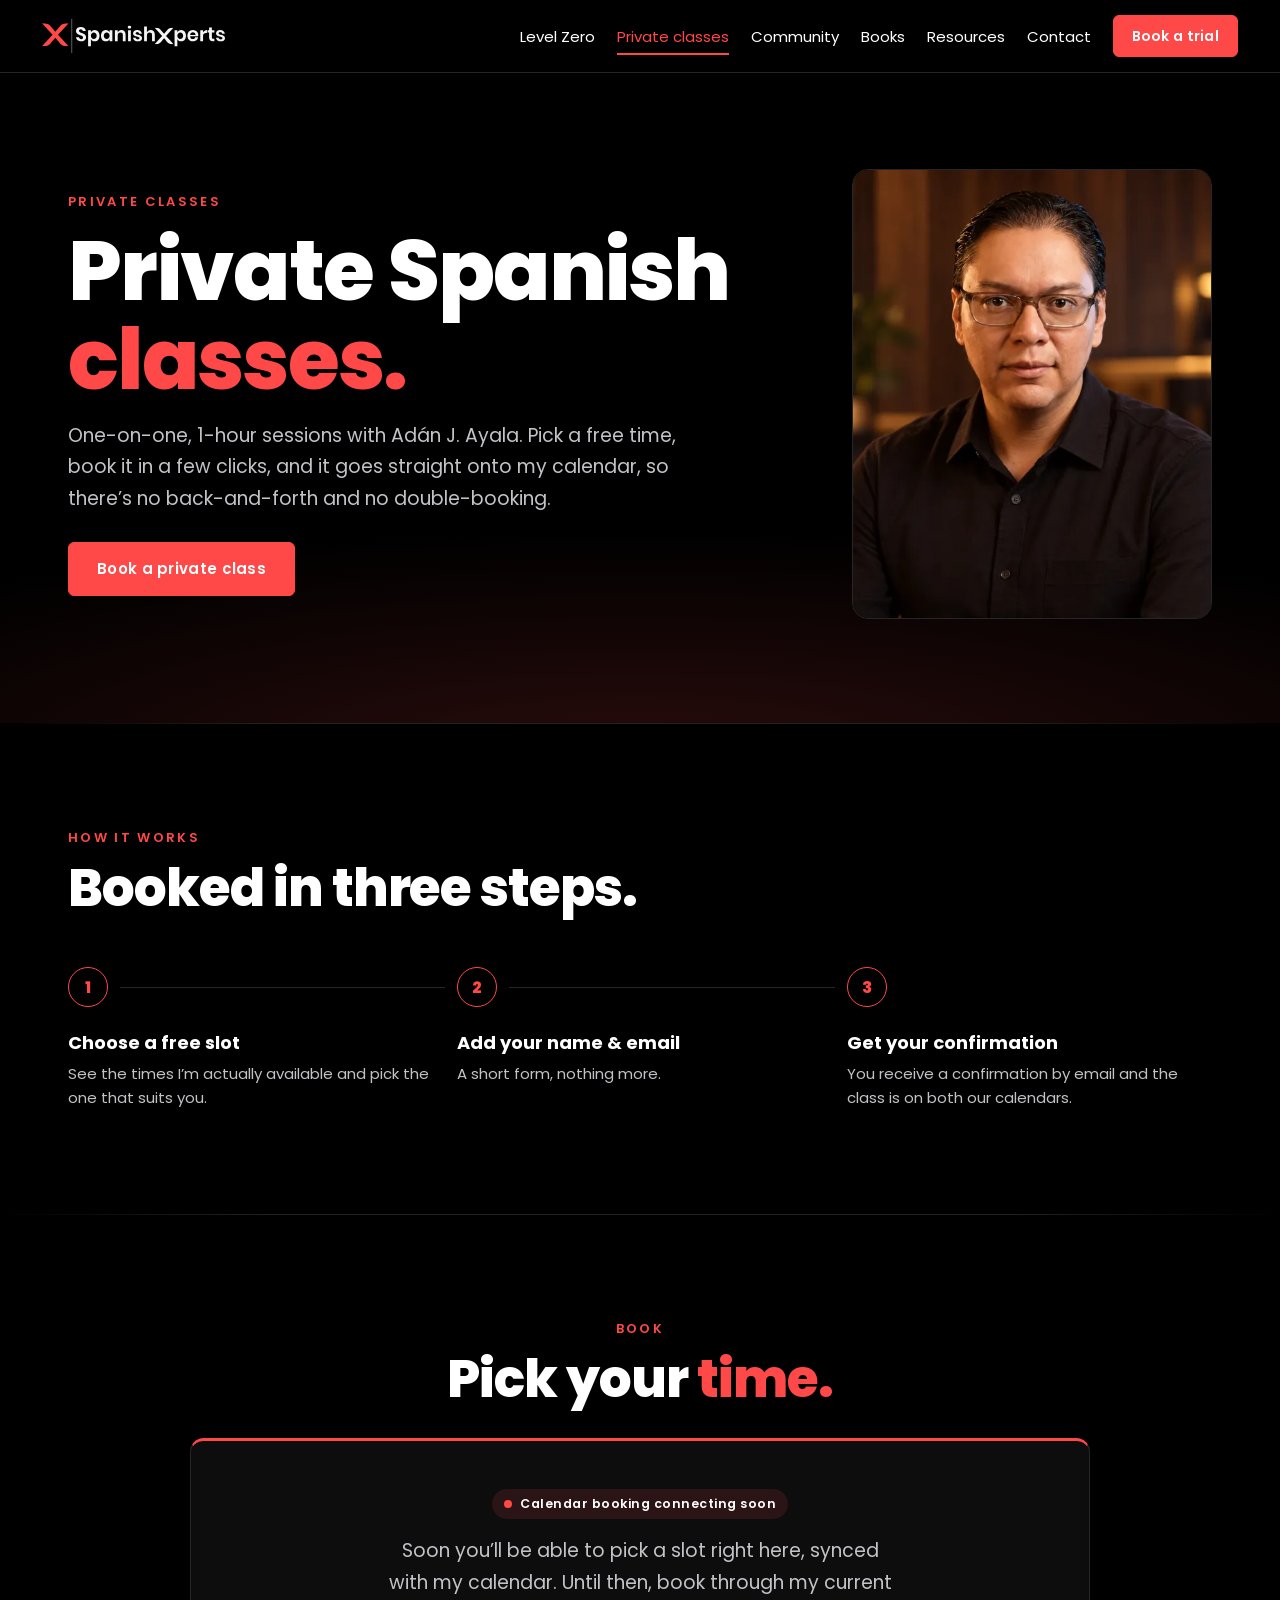
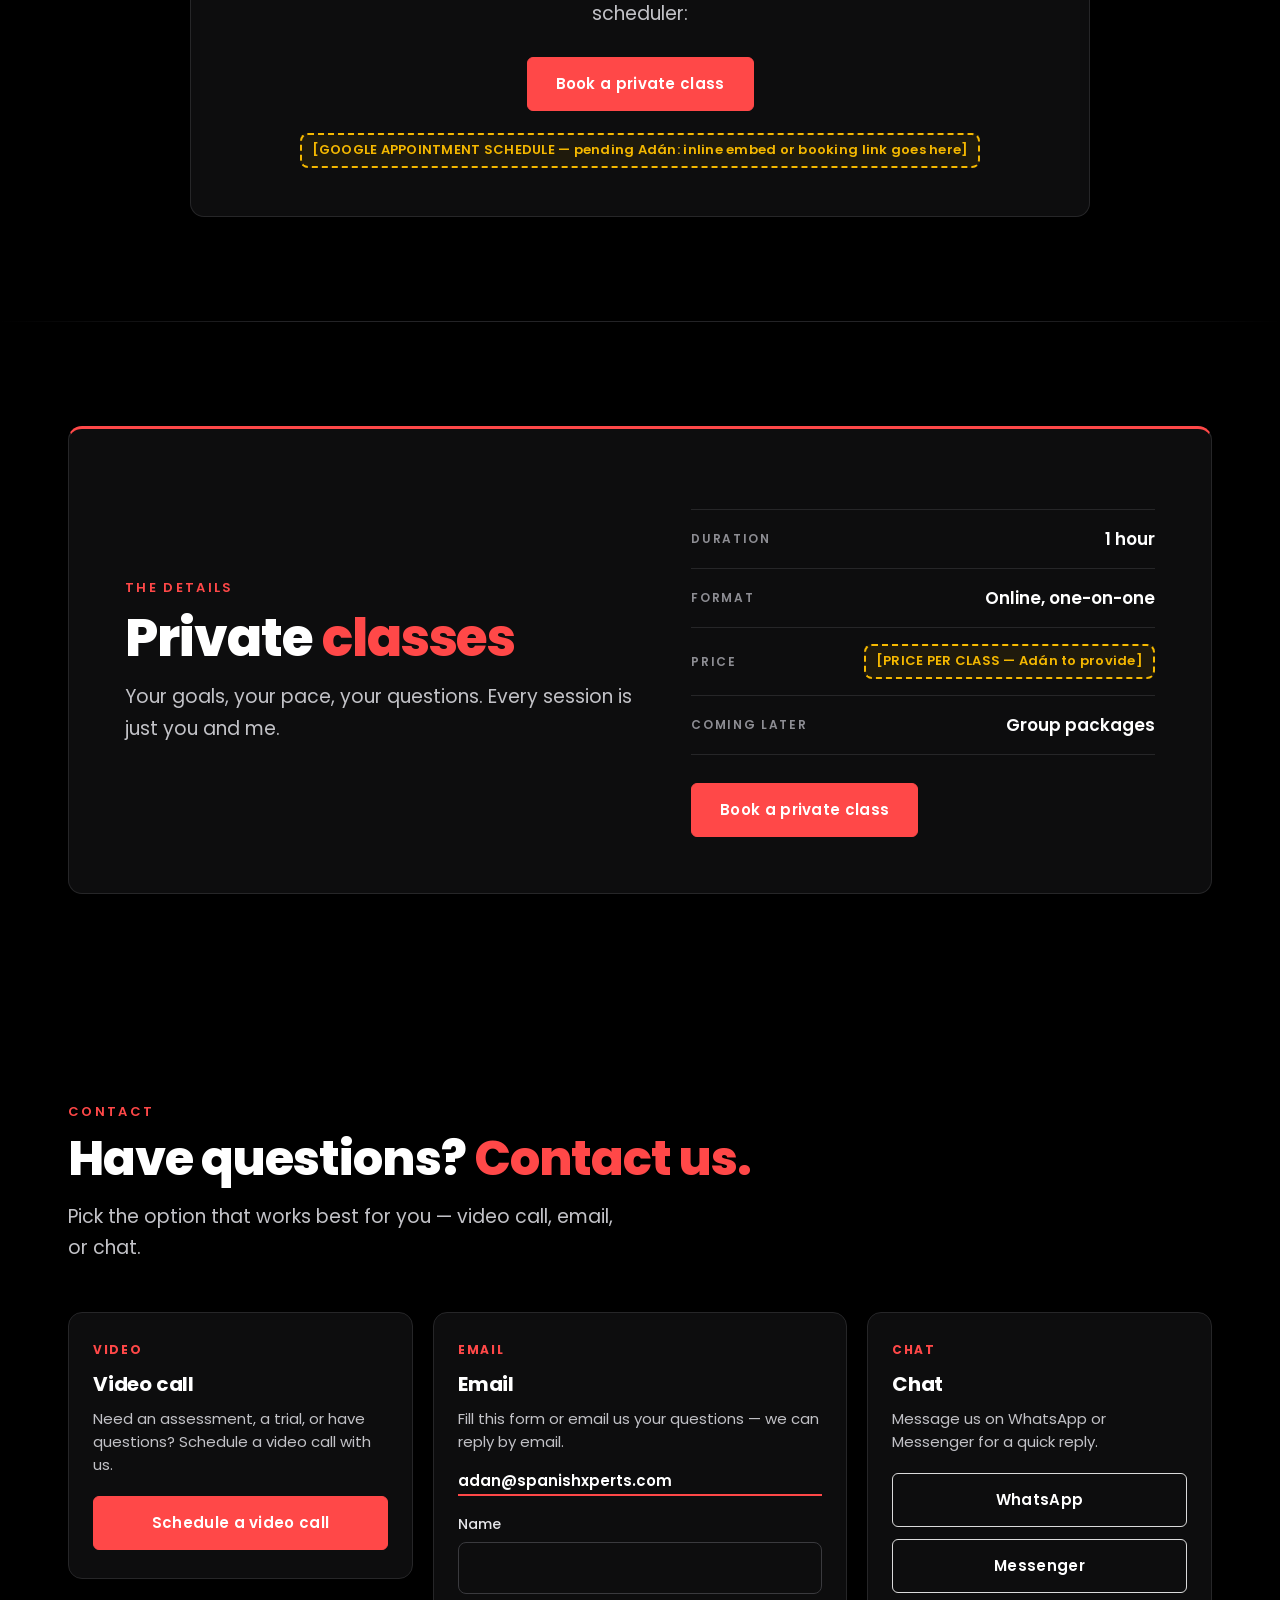
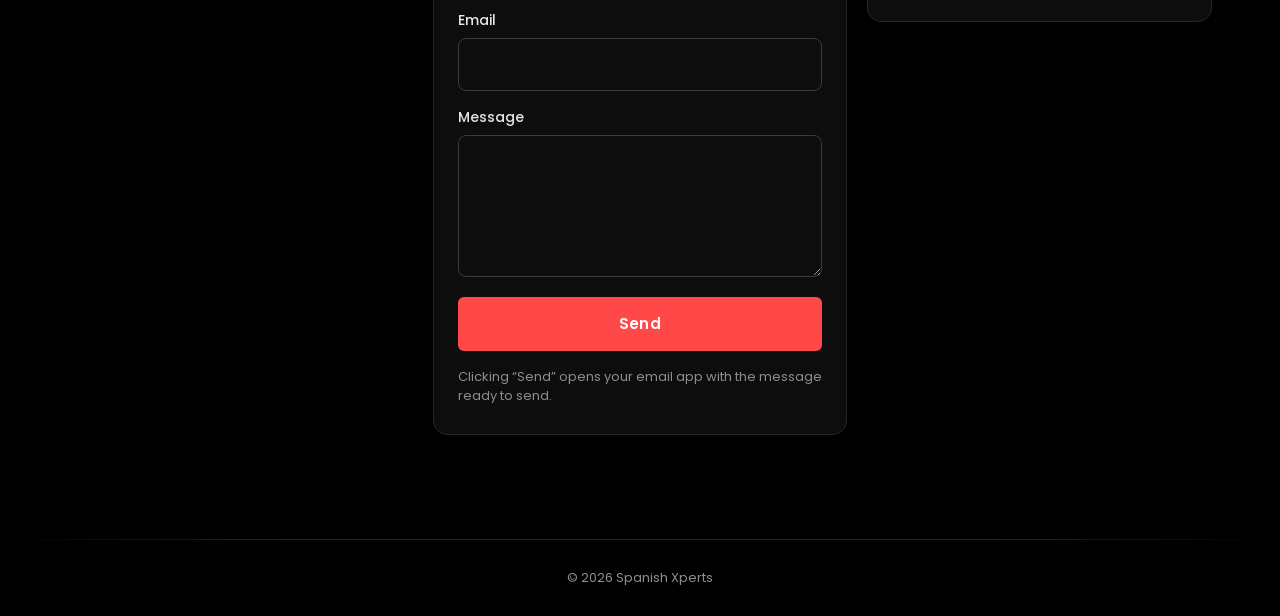
==== commit 56d2ac92: "Redesign Contact: three widgets (video call, email form, WhatsApp/Messenger) English headline and wi" ====
--- a/book/index.html
+++ b/book/index.html
@@ -93,22 +93,42 @@
   </div>
 </section>
 </main>
-<section class="sx-sec sx-contact" id="contacto" lang="es">
-  <div class="sx-wrap sx-ct-grid">
-    <div>
-      <p class="sx-kicker">Contacto</p>
-      <h2 class="sx-h2">&iquest;Hablas espa&ntilde;ol y tienes preguntas?</h2>
-      <p class="sx-p">Escr&iacute;beme con este formulario o directamente a:</p>
-      <a class="sx-ct-mail" href="mailto:adan@spanishxperts.com" target="_top">adan@spanishxperts.com</a>
+<section class="sx-sec sx-contact" id="contacto">
+  <div class="sx-wrap">
+    <p class="sx-kicker">Contact</p>
+    <h2 class="sx-h2">Have questions? <span class="sx-red">Contact us.</span></h2>
+    <p class="sx-p sx-ct-lead">Pick the option that works best for you &mdash; video call, email, or chat.</p>
+    <div class="sx-ct-widgets">
+      <article class="sx-ct-card">
+        <p class="sx-ct-ico" aria-hidden="true">Video</p>
+        <h3>Video call</h3>
+        <p>Need an assessment, a trial, or have questions? Schedule a video call with us.</p>
+        <a class="sx-btn" href="https://spanishxperts.as.me" target="_top">Schedule a video call</a>
+      </article>
+      <article class="sx-ct-card sx-ct-card-email">
+        <p class="sx-ct-ico" aria-hidden="true">Email</p>
+        <h3>Email</h3>
+        <p>Fill this form or email us your questions &mdash; we can reply by email.</p>
+        <a class="sx-ct-mail" href="mailto:adan@spanishxperts.com" target="_top">adan@spanishxperts.com</a>
+        <form class="sx-form" id="sx-contact-form" novalidate>
+          <div class="sx-field"><label for="sx-nombre">Name</label><input id="sx-nombre" name="nombre" type="text" autocomplete="name" required></div>
+          <div class="sx-field"><label for="sx-email">Email</label><input id="sx-email" name="email" type="email" autocomplete="email" inputmode="email" required></div>
+          <div class="sx-field"><label for="sx-mensaje">Message</label><textarea id="sx-mensaje" name="mensaje" rows="5" required></textarea></div>
+          <button class="sx-btn" type="submit">Send</button>
+          <p class="sx-form-msg" role="status" aria-live="polite"></p>
+          <p class="sx-form-note">Clicking &ldquo;Send&rdquo; opens your email app with the message ready to send.</p>
+        </form>
+      </article>
+      <article class="sx-ct-card">
+        <p class="sx-ct-ico" aria-hidden="true">Chat</p>
+        <h3>Chat</h3>
+        <p>Message us on WhatsApp or Messenger for a quick reply.</p>
+        <div class="sx-ct-chatbtns">
+          <a class="sx-btn sx-outline" href="https://wa.me/19569701615" target="_blank" rel="noopener noreferrer">WhatsApp</a>
+          <a class="sx-btn sx-outline" href="https://m.me/spanishxperts" target="_blank" rel="noopener noreferrer">Messenger</a>
+        </div>
+      </article>
     </div>
-    <form class="sx-form" id="sx-contact-form" novalidate>
-      <div class="sx-field"><label for="sx-nombre">Nombre</label><input id="sx-nombre" name="nombre" type="text" autocomplete="name" required></div>
-      <div class="sx-field"><label for="sx-email">Email</label><input id="sx-email" name="email" type="email" autocomplete="email" inputmode="email" required></div>
-      <div class="sx-field"><label for="sx-mensaje">Mensaje</label><textarea id="sx-mensaje" name="mensaje" rows="5" required></textarea></div>
-      <button class="sx-btn" type="submit">Enviar</button>
-      <p class="sx-form-msg" role="status" aria-live="polite"></p>
-      <p class="sx-form-note">Al hacer clic en &laquo;Enviar&raquo; se abre tu app de correo con el mensaje listo para enviar.</p>
-    </form>
   </div>
 </section>
 <footer class="sx-foot"><div class="sx-wrap"><p>&copy; 2026 Spanish Xperts</p></div></footer>
--- a/assets/css/sx-base.css
+++ b/assets/css/sx-base.css
@@ -167,8 +167,18 @@
 .sx .sx-path .sx-btn{width:100%;min-width:0;padding:12px 14px}
 @media (min-width:768px){.sx-paths{grid-template-columns:repeat(3,1fr);gap:20px;margin-top:56px}.sx-path{padding:30px 26px}}
 
-.sx-ct-grid{display:grid;gap:30px}
-.sx-ct-mail{display:inline-block;margin-top:18px;font-size:16px;font-weight:600;color:#fff;text-decoration:none;border-bottom:2px solid var(--sx-red);padding-bottom:2px;word-break:break-all}
+/* Contact widgets (Oct 5 2026 redesign) */
+.sx-ct-lead{max-width:560px}
+.sx-ct-widgets{display:grid;gap:16px;margin-top:36px}
+.sx-ct-card{display:flex;flex-direction:column;border:1px solid var(--sx-line);border-radius:14px;background:var(--sx-card);padding:24px 22px}
+.sx-ct-card h3{margin:0;font-size:20px;font-weight:700;letter-spacing:-.01em}
+.sx-ct-card > p:not(.sx-ct-ico){margin:8px 0 0;font-size:15px;line-height:1.55;color:var(--sx-grey)}
+.sx-ct-ico{margin:0 0 10px;font-size:12px;font-weight:700;letter-spacing:.14em;text-transform:uppercase;color:var(--sx-red)}
+.sx-ct-card > .sx-btn{margin-top:20px;width:100%;min-width:0;box-sizing:border-box}
+.sx-ct-mail{display:inline-block;margin-top:16px;font-size:15px;font-weight:600;color:#fff;text-decoration:none;border-bottom:2px solid var(--sx-red);padding-bottom:2px;word-break:break-all}
+.sx-ct-card .sx-form{margin-top:18px}
+.sx-ct-chatbtns{display:flex;flex-direction:column;gap:12px;margin-top:20px}
+.sx-ct-chatbtns .sx-btn{width:100%;min-width:0;box-sizing:border-box;margin-top:0}
 .sx-form{display:grid;gap:16px}
 .sx-field label{display:block;margin-bottom:7px;font-size:14px;font-weight:500;color:#e6e6ea}
 .sx-field input,.sx-field textarea{display:block;width:100%;padding:14px 15px;border:1px solid #3a3a3e;border-radius:8px;background:#0d0d0e;color:#fff;font:400 16px/1.4 Poppins,system-ui,sans-serif;-webkit-appearance:none;appearance:none}
@@ -179,7 +189,12 @@
 .sx-form-msg{margin:0;font-size:14px;line-height:1.5;color:#fff;min-height:0}
 .sx-form-msg:empty{display:none}
 .sx-form-msg a{color:#fff}
-@media (min-width:768px){.sx-contact .sx-h2{font-size:clamp(34px,4vw,48px)}.sx-ct-grid{grid-template-columns:1fr 1.1fr;gap:64px;align-items:start}.sx-form .sx-btn{width:auto;justify-self:start}}
+@media (min-width:900px){
+ .sx-contact .sx-h2{font-size:clamp(34px,4vw,48px)}
+ .sx-ct-widgets{grid-template-columns:1fr 1.2fr 1fr;gap:20px;align-items:start;margin-top:48px}
+ .sx-ct-card{padding:28px 24px}
+ .sx-form .sx-btn{width:100%}
+}
 
 .sx-foot{padding:28px 0;border-top:1px solid #1d1d1f;text-align:center;font-size:13px;color:var(--sx-dim)}
 .sx-foot p{margin:0}
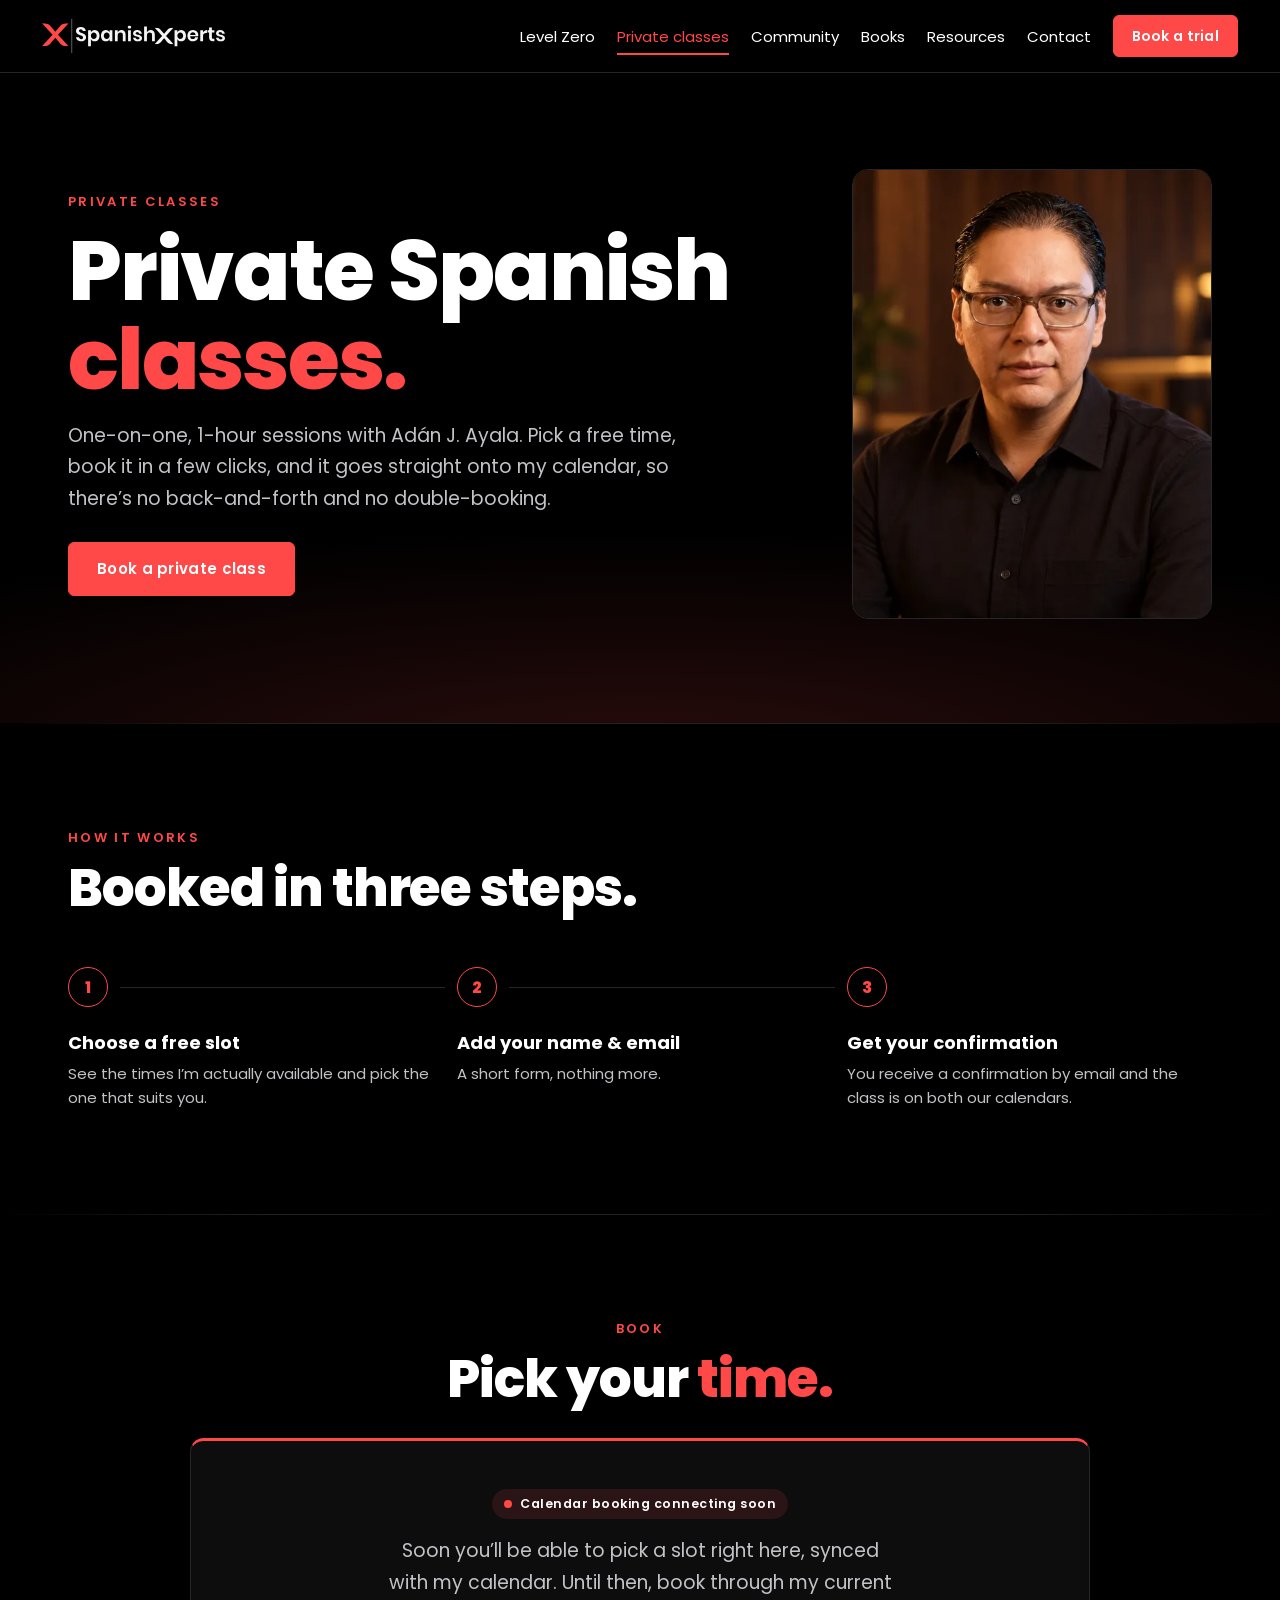
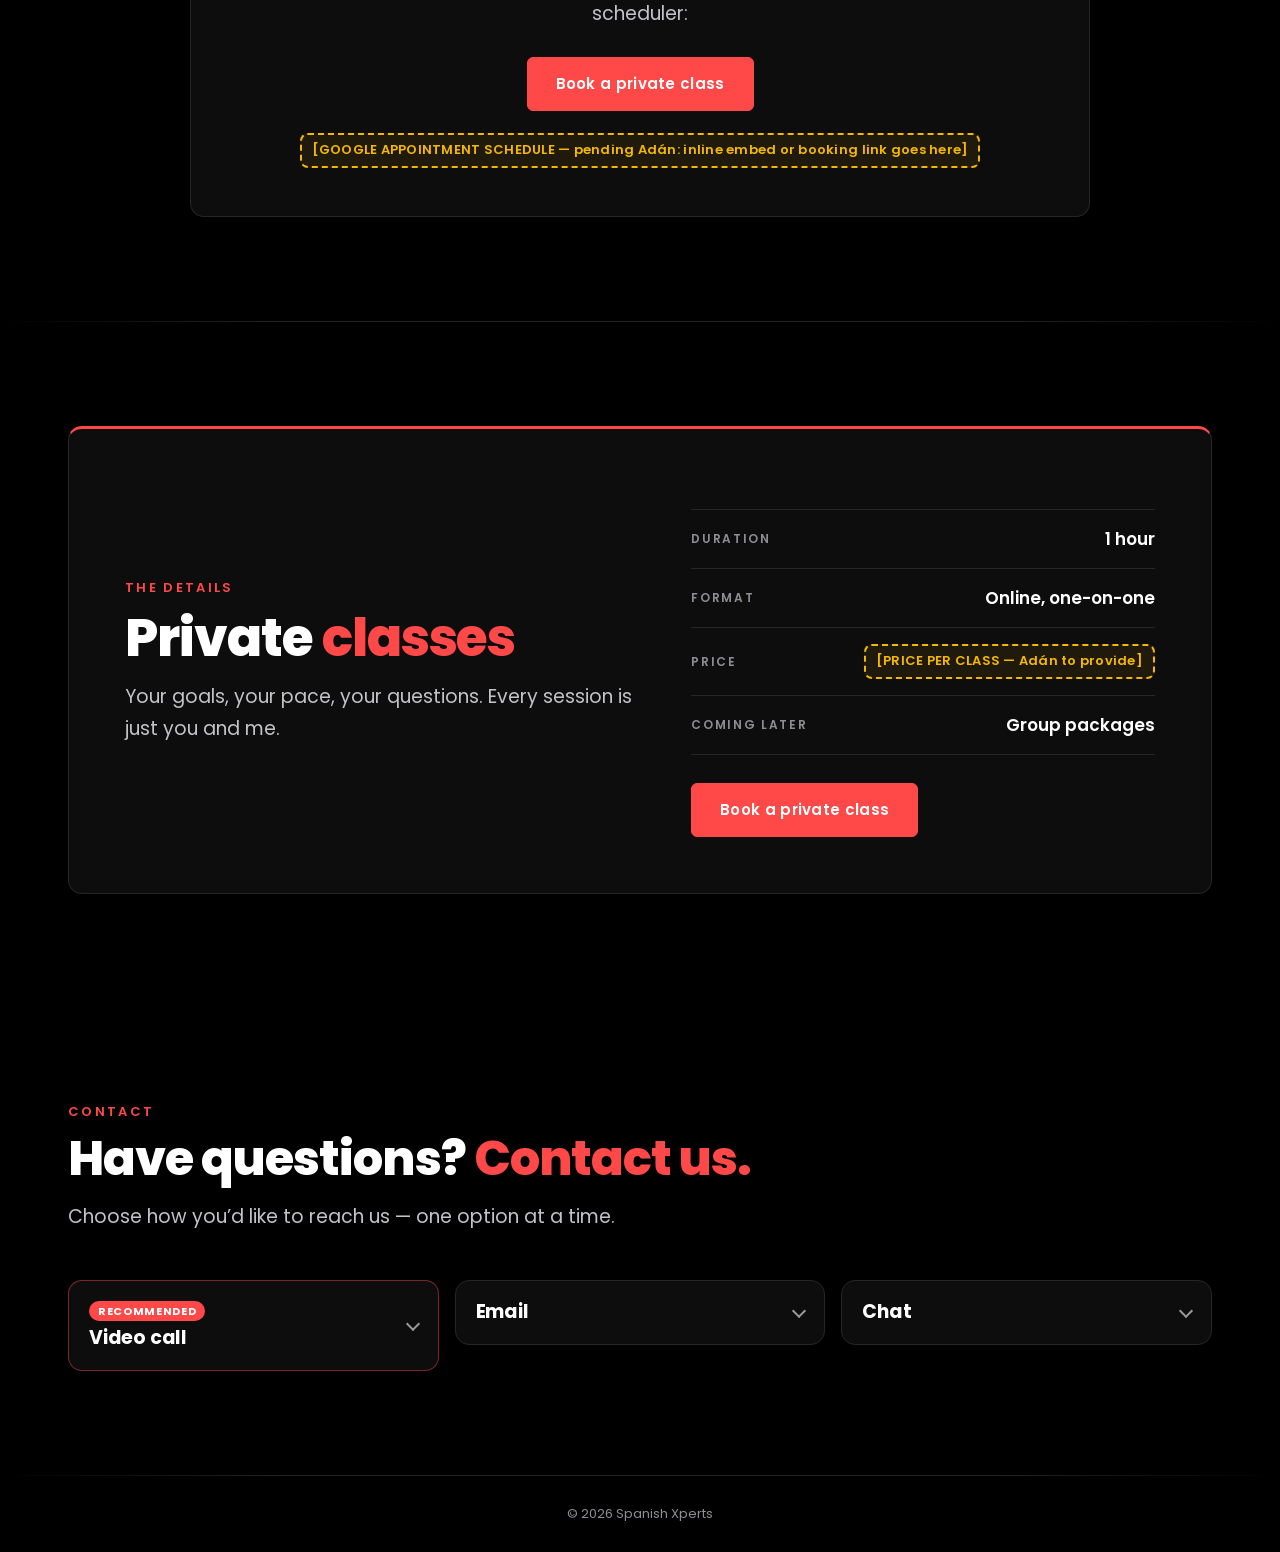
==== commit 108b755f: "Contact accordion + questions CTA, expanded form, reCAPTCHA hook Collapse Video/Email/Chat until sel" ====
--- a/book/index.html
+++ b/book/index.html
@@ -97,35 +97,58 @@
   <div class="sx-wrap">
     <p class="sx-kicker">Contact</p>
     <h2 class="sx-h2">Have questions? <span class="sx-red">Contact us.</span></h2>
-    <p class="sx-p sx-ct-lead">Pick the option that works best for you &mdash; video call, email, or chat.</p>
-    <div class="sx-ct-widgets">
-      <article class="sx-ct-card">
-        <p class="sx-ct-ico" aria-hidden="true">Video</p>
-        <h3>Video call</h3>
-        <p>Need an assessment, a trial, or have questions? Schedule a video call with us.</p>
-        <a class="sx-btn" href="https://spanishxperts.as.me" target="_top">Schedule a video call</a>
+    <p class="sx-p sx-ct-lead">Choose how you&rsquo;d like to reach us &mdash; one option at a time.</p>
+    <div class="sx-ct-widgets" data-sx-ct-accordion>
+      <article class="sx-ct-card sx-ct-recommended">
+        <button type="button" class="sx-ct-toggle" aria-expanded="false" aria-controls="sx-ct-panel-video" id="sx-ct-btn-video">
+          <span class="sx-ct-toggle-text"><span class="sx-ct-badge">Recommended</span><span class="sx-ct-title">Video call</span></span>
+          <span class="sx-ct-chevron" aria-hidden="true"></span>
+        </button>
+        <div class="sx-ct-panel" id="sx-ct-panel-video" role="region" aria-labelledby="sx-ct-btn-video" hidden>
+          <p>Need an assessment, a trial, or have questions? Schedule a video call with us.</p>
+          <a class="sx-btn" href="https://spanishxperts.as.me" target="_top">Schedule a video call</a>
+        </div>
       </article>
       <article class="sx-ct-card sx-ct-card-email">
-        <p class="sx-ct-ico" aria-hidden="true">Email</p>
-        <h3>Email</h3>
-        <p>Fill this form or email us your questions &mdash; we can reply by email.</p>
-        <a class="sx-ct-mail" href="mailto:adan@spanishxperts.com" target="_top">adan@spanishxperts.com</a>
-        <form class="sx-form" id="sx-contact-form" novalidate>
-          <div class="sx-field"><label for="sx-nombre">Name</label><input id="sx-nombre" name="nombre" type="text" autocomplete="name" required></div>
-          <div class="sx-field"><label for="sx-email">Email</label><input id="sx-email" name="email" type="email" autocomplete="email" inputmode="email" required></div>
-          <div class="sx-field"><label for="sx-mensaje">Message</label><textarea id="sx-mensaje" name="mensaje" rows="5" required></textarea></div>
-          <button class="sx-btn" type="submit">Send</button>
-          <p class="sx-form-msg" role="status" aria-live="polite"></p>
-          <p class="sx-form-note">Clicking &ldquo;Send&rdquo; opens your email app with the message ready to send.</p>
-        </form>
+        <button type="button" class="sx-ct-toggle" aria-expanded="false" aria-controls="sx-ct-panel-email" id="sx-ct-btn-email">
+          <span class="sx-ct-toggle-text"><span class="sx-ct-title">Email</span></span>
+          <span class="sx-ct-chevron" aria-hidden="true"></span>
+        </button>
+        <div class="sx-ct-panel" id="sx-ct-panel-email" role="region" aria-labelledby="sx-ct-btn-email" hidden>
+          <p>Tell us a bit about you and we&rsquo;ll reply by email.</p>
+          <form class="sx-form" id="sx-contact-form" novalidate>
+            <div class="sx-field"><label for="sx-nombre">Name <span class="sx-req" aria-hidden="true">*</span></label><input id="sx-nombre" name="nombre" type="text" autocomplete="name" required></div>
+            <div class="sx-field"><label for="sx-email">Email <span class="sx-req" aria-hidden="true">*</span></label><input id="sx-email" name="email" type="email" autocomplete="email" inputmode="email" required></div>
+            <div class="sx-field"><label for="sx-motivo">Reason <span class="sx-req" aria-hidden="true">*</span></label>
+              <select id="sx-motivo" name="motivo" required>
+                <option value="" selected disabled>Select a reason</option>
+                <option value="Need an assessment">Need an assessment</option>
+                <option value="I want to request a trial">I want to request a trial</option>
+                <option value="Special case">Special case</option>
+                <option value="Other / more information">Other / more information</option>
+              </select>
+            </div>
+            <div class="sx-field"><label for="sx-experiencia">Tell us about your Spanish experience, your goals, or anything else that matters <span class="sx-req" aria-hidden="true">*</span></label><textarea id="sx-experiencia" name="experiencia" rows="5" required></textarea></div>
+            <div class="sx-field"><label for="sx-mes-inicio">Estimated month to start <span class="sx-req" aria-hidden="true">*</span></label><input id="sx-mes-inicio" name="mes_inicio" type="month" required></div>
+            <button class="sx-btn" type="submit">Send</button>
+            <p class="sx-form-msg" role="status" aria-live="polite"></p>
+            <p class="sx-form-note">Send opens your email app with the message ready.</p>
+            <p class="sx-form-recaptcha-note" id="sx-recaptcha-note" hidden>Spam protection (reCAPTCHA) activates once the site key is configured.</p>
+            <p class="sx-ct-mailhint">Or write us at <a href="mailto:adan@spanishxperts.com" target="_top">adan@spanishxperts.com</a></p>
+          </form>
+        </div>
       </article>
       <article class="sx-ct-card">
-        <p class="sx-ct-ico" aria-hidden="true">Chat</p>
-        <h3>Chat</h3>
-        <p>Message us on WhatsApp or Messenger for a quick reply.</p>
-        <div class="sx-ct-chatbtns">
-          <a class="sx-btn sx-outline" href="https://wa.me/19569701615" target="_blank" rel="noopener noreferrer">WhatsApp</a>
-          <a class="sx-btn sx-outline" href="https://m.me/spanishxperts" target="_blank" rel="noopener noreferrer">Messenger</a>
+        <button type="button" class="sx-ct-toggle" aria-expanded="false" aria-controls="sx-ct-panel-chat" id="sx-ct-btn-chat">
+          <span class="sx-ct-toggle-text"><span class="sx-ct-title">Chat</span></span>
+          <span class="sx-ct-chevron" aria-hidden="true"></span>
+        </button>
+        <div class="sx-ct-panel" id="sx-ct-panel-chat" role="region" aria-labelledby="sx-ct-btn-chat" hidden>
+          <p>Message us on WhatsApp or Messenger for a quick reply.</p>
+          <div class="sx-ct-chatbtns">
+            <a class="sx-btn sx-outline" href="https://wa.me/19569701615" target="_blank" rel="noopener noreferrer">WhatsApp</a>
+            <a class="sx-btn sx-outline" href="https://m.me/spanishxperts" target="_blank" rel="noopener noreferrer">Messenger</a>
+          </div>
         </div>
       </article>
     </div>
--- a/assets/css/sx-base.css
+++ b/assets/css/sx-base.css
@@ -167,32 +167,49 @@
 .sx .sx-path .sx-btn{width:100%;min-width:0;padding:12px 14px}
 @media (min-width:768px){.sx-paths{grid-template-columns:repeat(3,1fr);gap:20px;margin-top:56px}.sx-path{padding:30px 26px}}
 
-/* Contact widgets (Oct 5 2026 redesign) */
+/* Contact widgets — accordion + Recommended (Oct 5 2026) */
 .sx-ct-lead{max-width:560px}
-.sx-ct-widgets{display:grid;gap:16px;margin-top:36px}
-.sx-ct-card{display:flex;flex-direction:column;border:1px solid var(--sx-line);border-radius:14px;background:var(--sx-card);padding:24px 22px}
-.sx-ct-card h3{margin:0;font-size:20px;font-weight:700;letter-spacing:-.01em}
-.sx-ct-card > p:not(.sx-ct-ico){margin:8px 0 0;font-size:15px;line-height:1.55;color:var(--sx-grey)}
-.sx-ct-ico{margin:0 0 10px;font-size:12px;font-weight:700;letter-spacing:.14em;text-transform:uppercase;color:var(--sx-red)}
-.sx-ct-card > .sx-btn{margin-top:20px;width:100%;min-width:0;box-sizing:border-box}
-.sx-ct-mail{display:inline-block;margin-top:16px;font-size:15px;font-weight:600;color:#fff;text-decoration:none;border-bottom:2px solid var(--sx-red);padding-bottom:2px;word-break:break-all}
-.sx-ct-card .sx-form{margin-top:18px}
-.sx-ct-chatbtns{display:flex;flex-direction:column;gap:12px;margin-top:20px}
+.sx-ct-widgets{display:grid;gap:12px;margin-top:36px}
+.sx-ct-card{display:flex;flex-direction:column;border:1px solid var(--sx-line);border-radius:14px;background:var(--sx-card);overflow:hidden;transition:border-color .2s ease,box-shadow .2s ease}
+.sx-ct-card.is-open{border-color:rgba(255,72,72,.55);box-shadow:0 0 0 1px rgba(255,72,72,.18)}
+.sx-ct-card.sx-ct-recommended.is-open,.sx-ct-card.sx-ct-recommended{border-color:rgba(255,72,72,.45)}
+.sx-ct-card.sx-ct-recommended.is-open{border-color:var(--sx-red);box-shadow:0 0 0 1px rgba(255,72,72,.28),0 12px 32px rgba(255,72,72,.08)}
+.sx-ct-toggle{display:flex;align-items:center;gap:12px;width:100%;margin:0;padding:18px 18px;border:0;background:transparent;color:#fff;font:inherit;text-align:left;cursor:pointer;-webkit-tap-highlight-color:transparent}
+.sx-ct-toggle:focus-visible{outline:2px solid var(--sx-red);outline-offset:-2px}
+.sx-ct-toggle-text{flex:1;min-width:0;display:flex;flex-direction:column;gap:6px}
+.sx-ct-title{margin:0;font-size:18px;font-weight:700;letter-spacing:-.01em;line-height:1.2}
+.sx-ct-badge{display:inline-flex;align-self:flex-start;align-items:center;padding:3px 9px;border-radius:999px;background:var(--sx-red);color:#fff;font-size:11px;font-weight:700;letter-spacing:.06em;text-transform:uppercase;line-height:1.3}
+.sx-ct-chevron{flex:none;width:10px;height:10px;border-right:2px solid #9a9a9a;border-bottom:2px solid #9a9a9a;transform:rotate(45deg);transition:transform .2s ease,border-color .2s ease;margin-top:-4px}
+.sx-ct-card.is-open .sx-ct-chevron{transform:rotate(225deg);margin-top:4px;border-color:var(--sx-red)}
+.sx-ct-panel{display:none;padding:0 18px 20px;border-top:1px solid transparent}
+.sx-ct-card.is-open .sx-ct-panel{display:block;border-top-color:rgba(255,255,255,.06)}
+.sx-ct-panel > p{margin:14px 0 0;font-size:15px;line-height:1.55;color:var(--sx-grey)}
+.sx-ct-panel > .sx-btn{margin-top:18px;width:100%;min-width:0;box-sizing:border-box}
+.sx-ct-mailhint{margin:12px 0 0;font-size:13px;line-height:1.5;color:var(--sx-dim)}
+.sx-ct-mailhint a{color:#fff;text-decoration:none;border-bottom:1px solid rgba(255,72,72,.7);padding-bottom:1px}
+.sx-ct-mailhint a:hover{color:var(--sx-red)}
+.sx-ct-card .sx-form{margin-top:16px}
+.sx-ct-chatbtns{display:flex;flex-direction:column;gap:10px;margin-top:18px}
 .sx-ct-chatbtns .sx-btn{width:100%;min-width:0;box-sizing:border-box;margin-top:0}
-.sx-form{display:grid;gap:16px}
-.sx-field label{display:block;margin-bottom:7px;font-size:14px;font-weight:500;color:#e6e6ea}
-.sx-field input,.sx-field textarea{display:block;width:100%;padding:14px 15px;border:1px solid #3a3a3e;border-radius:8px;background:#0d0d0e;color:#fff;font:400 16px/1.4 Poppins,system-ui,sans-serif;-webkit-appearance:none;appearance:none}
-.sx-field textarea{min-height:132px;resize:vertical}
-.sx-field input:focus,.sx-field textarea:focus{outline:none;border-color:var(--sx-red);box-shadow:0 0 0 3px rgba(255,72,72,.2)}
-.sx-form .sx-btn{width:100%;border:0;margin-top:4px}
-.sx-form-note{margin:0;font-size:13px;line-height:1.5;color:var(--sx-dim)}
+.sx-form{display:grid;gap:14px}
+.sx-field label{display:block;margin-bottom:6px;font-size:13px;font-weight:500;color:#cfcfd4}
+.sx-field .sx-req{color:var(--sx-red);font-weight:600}
+.sx-field input,.sx-field textarea,.sx-field select{display:block;width:100%;padding:13px 14px;border:1px solid #3a3a3e;border-radius:8px;background:#0d0d0e;color:#fff;font:400 16px/1.4 Poppins,system-ui,sans-serif;-webkit-appearance:none;appearance:none}
+.sx-field select{background-image:linear-gradient(45deg,transparent 50%,#9a9a9a 50%),linear-gradient(135deg,#9a9a9a 50%,transparent 50%);background-position:calc(100% - 18px) calc(50% - 2px),calc(100% - 12px) calc(50% - 2px);background-size:6px 6px,6px 6px;background-repeat:no-repeat;padding-right:36px}
+.sx-field textarea{min-height:120px;resize:vertical}
+.sx-field input:focus,.sx-field textarea:focus,.sx-field select:focus{outline:none;border-color:var(--sx-red);box-shadow:0 0 0 3px rgba(255,72,72,.2)}
+.sx-form .sx-btn{width:100%;border:0;margin-top:2px}
+.sx-form-note,.sx-form-recaptcha-note{margin:0;font-size:12.5px;line-height:1.5;color:var(--sx-dim)}
 .sx-form-msg{margin:0;font-size:14px;line-height:1.5;color:#fff;min-height:0}
 .sx-form-msg:empty{display:none}
 .sx-form-msg a{color:#fff}
+.grecaptcha-badge{visibility:hidden}
 @media (min-width:900px){
  .sx-contact .sx-h2{font-size:clamp(34px,4vw,48px)}
- .sx-ct-widgets{grid-template-columns:1fr 1.2fr 1fr;gap:20px;align-items:start;margin-top:48px}
- .sx-ct-card{padding:28px 24px}
+ .sx-ct-widgets{grid-template-columns:repeat(3,1fr);gap:16px;align-items:start;margin-top:48px}
+ .sx-ct-toggle{padding:20px 20px}
+ .sx-ct-title{font-size:19px}
+ .sx-ct-panel{padding:0 20px 22px}
  .sx-form .sx-btn{width:100%}
 }
 
@@ -289,7 +306,6 @@
 /* buttons & links */
 .sx .sx-btn{transition:background-color .2s ease,border-color .2s ease,color .2s ease,transform .2s ease,box-shadow .2s ease}
 .sxh-cta{transition:background-color .2s ease,color .2s ease,transform .2s ease,box-shadow .2s ease}
-.sx-ct-mail{transition:color .2s ease,border-color .2s ease}
 .sxc-arrow{transition:background-color .2s ease,border-color .2s ease,transform .2s ease}
 .sx a:focus-visible,.sx button:focus-visible,.sxc:focus-visible{outline:2px solid var(--sx-red);outline-offset:3px;border-radius:4px}
 .sx .sx-btn:focus-visible{outline:2px solid #fff;outline-offset:3px;box-shadow:0 0 0 5px rgba(255,72,72,.35)}
@@ -302,7 +318,6 @@
  .sx .sx-btn.sx-outline:hover{box-shadow:0 10px 24px rgba(255,255,255,.12)}
  .sx .sx-btn:active{transform:translateY(0);box-shadow:none}
  .sxh-cta:hover{transform:translateY(-1px)}
- .sx-ct-mail:hover{color:var(--sx-red)}
  .sxc-arrow:hover{background:rgba(255,72,72,.16);border-color:var(--sx-red)}
  .sx-book:hover .sx-book-cover img{transform:perspective(1200px) translate3d(0,-10px,0) rotateY(-4deg) rotateZ(-.6deg);filter:drop-shadow(0 18px 26px rgba(255,72,72,.10))}
 }
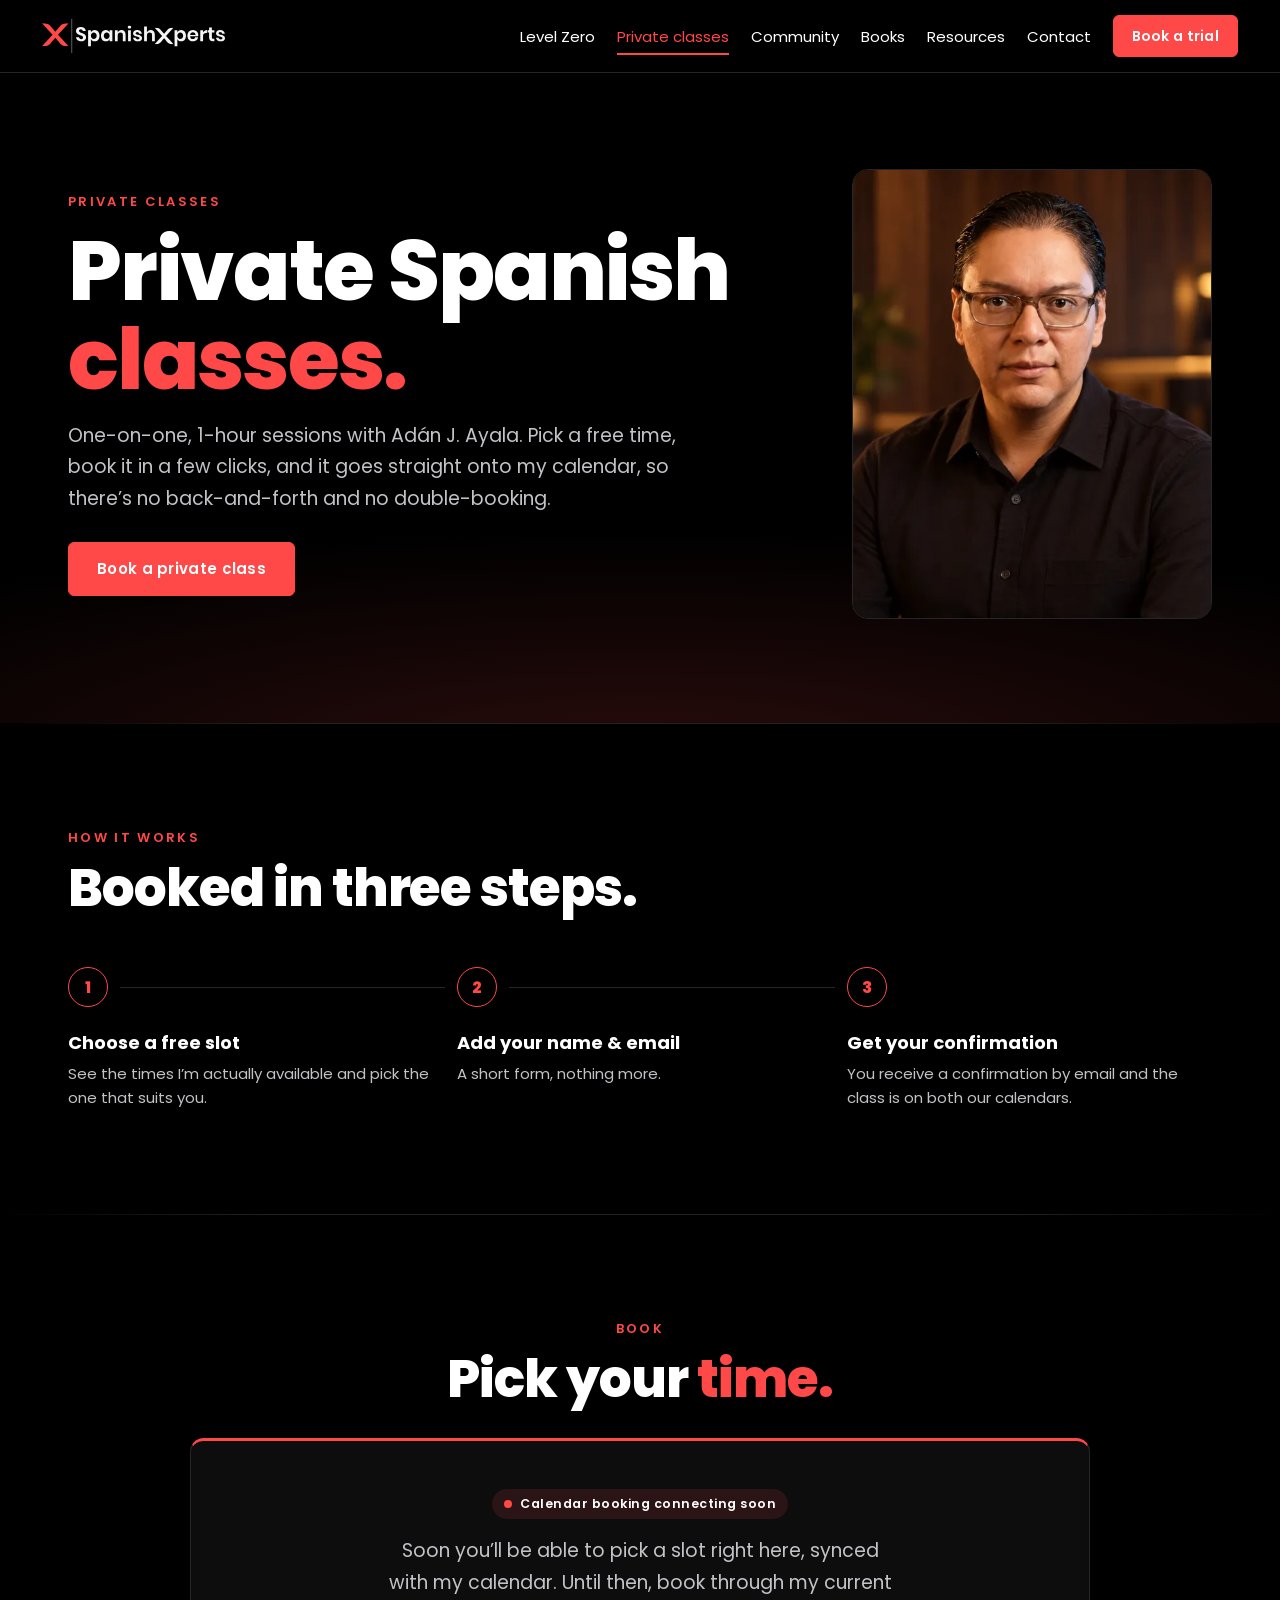
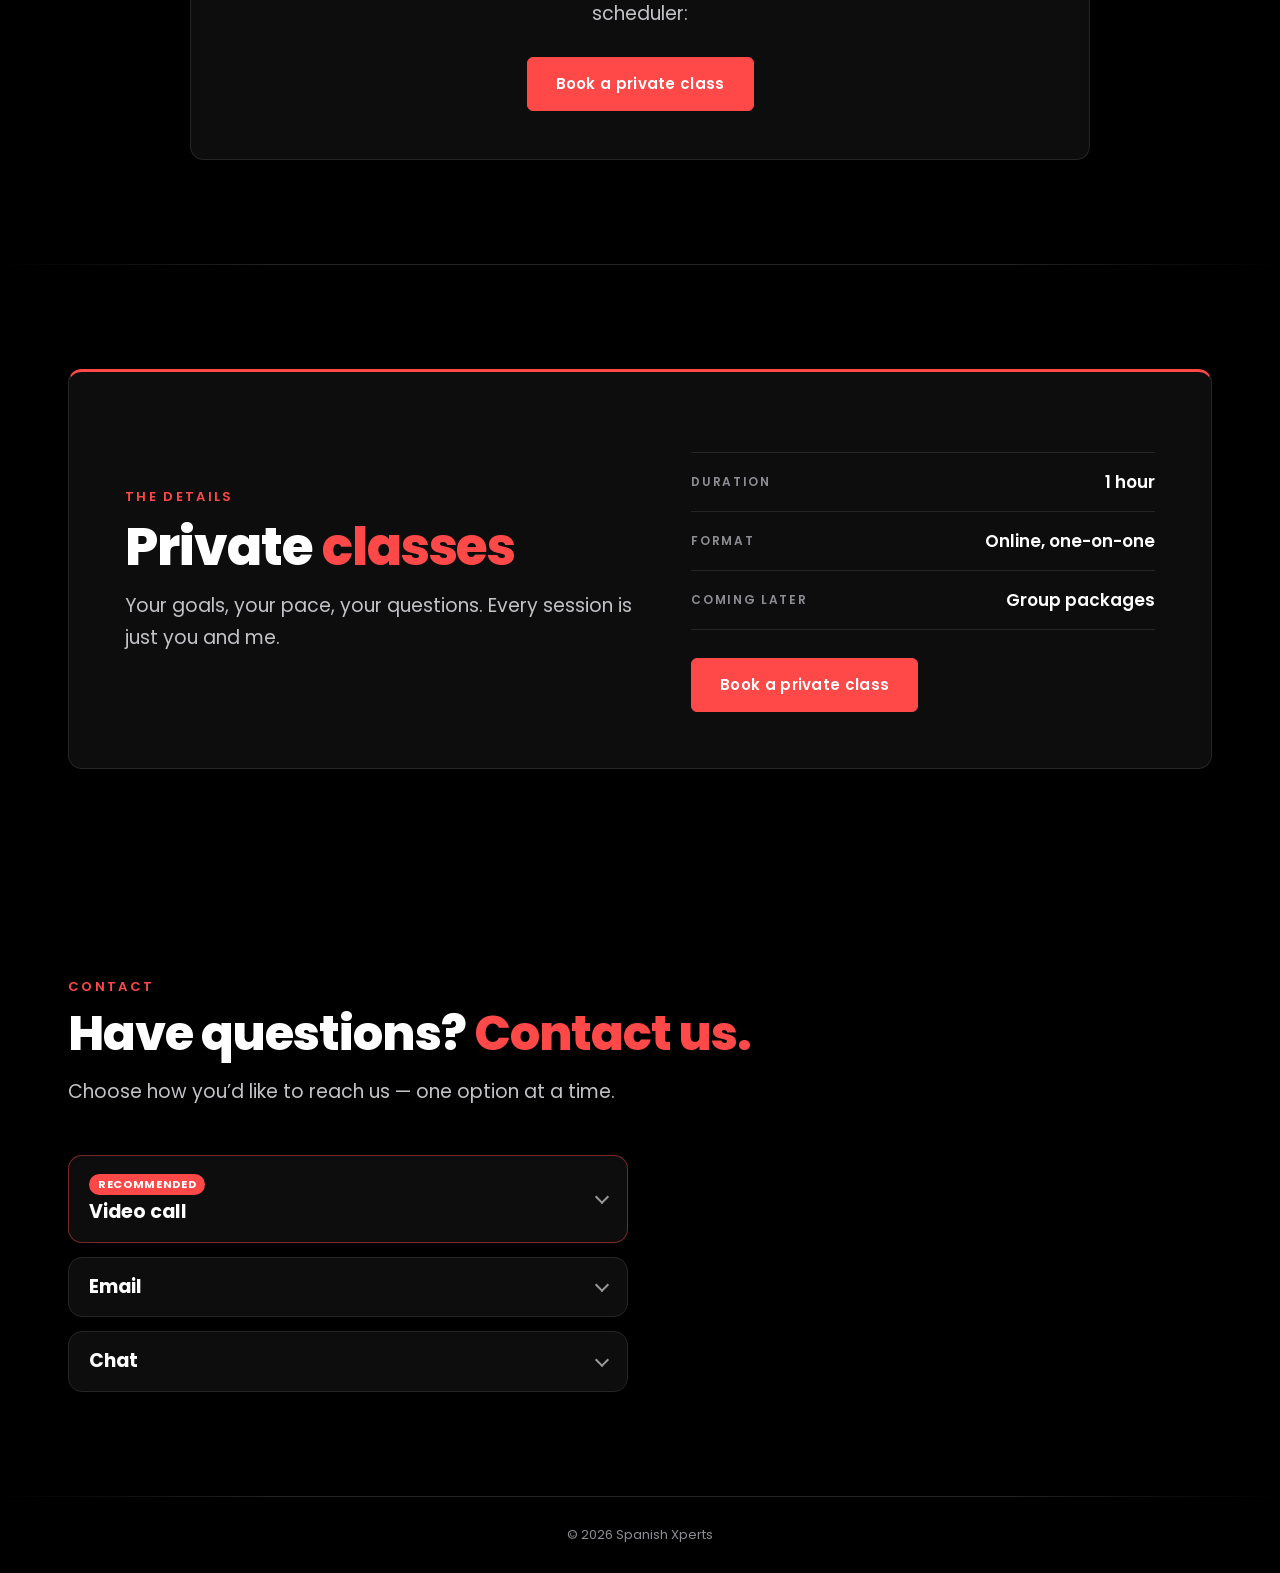
==== commit d0a0cd10: "Hide public placeholders for unknown data; add confirmed Level Zero package (24 h, $480, 1.5 h/week," ====
--- a/book/index.html
+++ b/book/index.html
@@ -1,7 +1,7 @@
 <!doctype html>
 <html lang="en">
 <head>
-<!-- Every gold dashed box = data Adán still has to provide. -->
+<!-- Unknown data is hidden (no public placeholders) until Adán provides it. -->
 <meta charset="utf-8">
 <meta name="viewport" content="width=device-width,initial-scale=1">
 <title>Private Spanish Classes with Adán J. Ayala | SpanishXperts</title>
@@ -66,7 +66,6 @@
         <p class="sx-booking-badge">Calendar booking connecting soon</p>
         <p class="sx-p">Soon you&rsquo;ll be able to pick a slot right here, synced with my calendar. Until then, book through my current scheduler:</p>
         <div class="sx-btns" style="justify-content:center"><a class="sx-btn" href="https://spanishxperts.as.me">Book a private class</a></div>
-        <p class="sx-booking-ph"><span class="sx-ph" data-placeholder>[GOOGLE APPOINTMENT SCHEDULE — pending Adán: inline embed or booking link goes here]</span></p>
       </div>
     </div>
   </div>
@@ -84,7 +83,6 @@
         <ul class="sx-details">
           <li><span class="k">Duration</span><span class="v">1 hour</span></li>
           <li><span class="k">Format</span><span class="v">Online, one-on-one</span></li>
-          <li><span class="k">Price</span><span class="v"><span class="sx-ph" data-placeholder>[PRICE PER CLASS — Adán to provide]</span></span></li>
           <li><span class="k">Coming later</span><span class="v">Group packages</span></li>
         </ul>
         <div class="sx-btns"><a class="sx-btn" href="#booking">Book a private class</a></div>
--- a/assets/css/sx-base.css
+++ b/assets/css/sx-base.css
@@ -182,7 +182,8 @@
 .sx-ct-chevron{flex:none;width:10px;height:10px;border-right:2px solid #9a9a9a;border-bottom:2px solid #9a9a9a;transform:rotate(45deg);transition:transform .2s ease,border-color .2s ease;margin-top:-4px}
 .sx-ct-card.is-open .sx-ct-chevron{transform:rotate(225deg);margin-top:4px;border-color:var(--sx-red)}
 .sx-ct-panel{display:none;padding:0 18px 20px;border-top:1px solid transparent}
-.sx-ct-card.is-open .sx-ct-panel{display:block;border-top-color:rgba(255,255,255,.06)}
+.sx-ct-panel[hidden]{display:none!important}
+.sx-ct-card.is-open .sx-ct-panel:not([hidden]){display:block;border-top-color:rgba(255,255,255,.06)}
 .sx-ct-panel > p{margin:14px 0 0;font-size:15px;line-height:1.55;color:var(--sx-grey)}
 .sx-ct-panel > .sx-btn{margin-top:18px;width:100%;min-width:0;box-sizing:border-box}
 .sx-ct-mailhint{margin:12px 0 0;font-size:13px;line-height:1.5;color:var(--sx-dim)}
@@ -191,10 +192,11 @@
 .sx-ct-card .sx-form{margin-top:16px}
 .sx-ct-chatbtns{display:flex;flex-direction:column;gap:10px;margin-top:18px}
 .sx-ct-chatbtns .sx-btn{width:100%;min-width:0;box-sizing:border-box;margin-top:0}
-.sx-form{display:grid;gap:14px}
+.sx-form{display:grid;gap:12px}
 .sx-field label{display:block;margin-bottom:6px;font-size:13px;font-weight:500;color:#cfcfd4}
 .sx-field .sx-req{color:var(--sx-red);font-weight:600}
 .sx-field input,.sx-field textarea,.sx-field select{display:block;width:100%;padding:13px 14px;border:1px solid #3a3a3e;border-radius:8px;background:#0d0d0e;color:#fff;font:400 16px/1.4 Poppins,system-ui,sans-serif;-webkit-appearance:none;appearance:none}
+.sx-field input[type=month]{color-scheme:dark;-webkit-appearance:none;appearance:none;min-height:48px}
 .sx-field select{background-image:linear-gradient(45deg,transparent 50%,#9a9a9a 50%),linear-gradient(135deg,#9a9a9a 50%,transparent 50%);background-position:calc(100% - 18px) calc(50% - 2px),calc(100% - 12px) calc(50% - 2px);background-size:6px 6px,6px 6px;background-repeat:no-repeat;padding-right:36px}
 .sx-field textarea{min-height:120px;resize:vertical}
 .sx-field input:focus,.sx-field textarea:focus,.sx-field select:focus{outline:none;border-color:var(--sx-red);box-shadow:0 0 0 3px rgba(255,72,72,.2)}
@@ -206,8 +208,8 @@
 .grecaptcha-badge{visibility:hidden}
 @media (min-width:900px){
  .sx-contact .sx-h2{font-size:clamp(34px,4vw,48px)}
- .sx-ct-widgets{grid-template-columns:repeat(3,1fr);gap:16px;align-items:start;margin-top:48px}
- .sx-ct-toggle{padding:20px 20px}
+ .sx-ct-widgets{grid-template-columns:1fr;gap:14px;max-width:560px;margin-top:48px}
+ .sx-ct-toggle{padding:18px 20px}
  .sx-ct-title{font-size:19px}
  .sx-ct-panel{padding:0 20px 22px}
  .sx-form .sx-btn{width:100%}
--- a/assets/css/sx-pages.css
+++ b/assets/css/sx-pages.css
@@ -3,7 +3,7 @@
 .sx-gold{color:var(--sx-gold)}
 .sxh-links a[aria-current="page"]{color:var(--sx-red);border-bottom-color:var(--sx-red)}
 
-/* ---- PLACEHOLDERS: dashed gold boxes, intentionally loud ---- */
+/* ---- PLACEHOLDERS: never shown publicly (unknown data = hidden block) ---- */
 .sx-ph{display:inline-block;max-width:100%;border:2px dashed var(--sx-gold);border-radius:8px;padding:6px 10px;background:rgba(245,184,0,.08);color:var(--sx-gold);font:600 13px/1.45 Poppins,system-ui,sans-serif;letter-spacing:.02em;text-transform:none;overflow-wrap:anywhere;vertical-align:middle}
 .sx-ph-block{display:block;padding:14px 16px;font-size:14px}
 .sx-ph-tag{display:block;margin-top:8px;text-align:center}
@@ -175,3 +175,10 @@
 @media (prefers-reduced-motion:reduce){.sx-booking-badge::before{animation:none}}
 /* nav with 6 links: tighten on small desktops */
 @media (min-width:900px) and (max-width:1099px){.sxh-nav,.sxh-links{gap:13px}.sxh-links a{font-size:13.5px}.sxh-logo img{height:28px}}
+
+/* Public build: hide any leftover placeholder markers */
+[hidden]{display:none!important}
+.sx-ph,[data-placeholder],a[data-ph]{display:none!important}
+.sx-lz-price{display:flex;align-items:baseline;gap:12px;margin:22px 0 0}
+.sx-lz-price b{font-size:44px;font-weight:800;letter-spacing:-.02em;color:#fff}
+.sx-lz-price span{font-size:15px;color:var(--sx-grey)}
